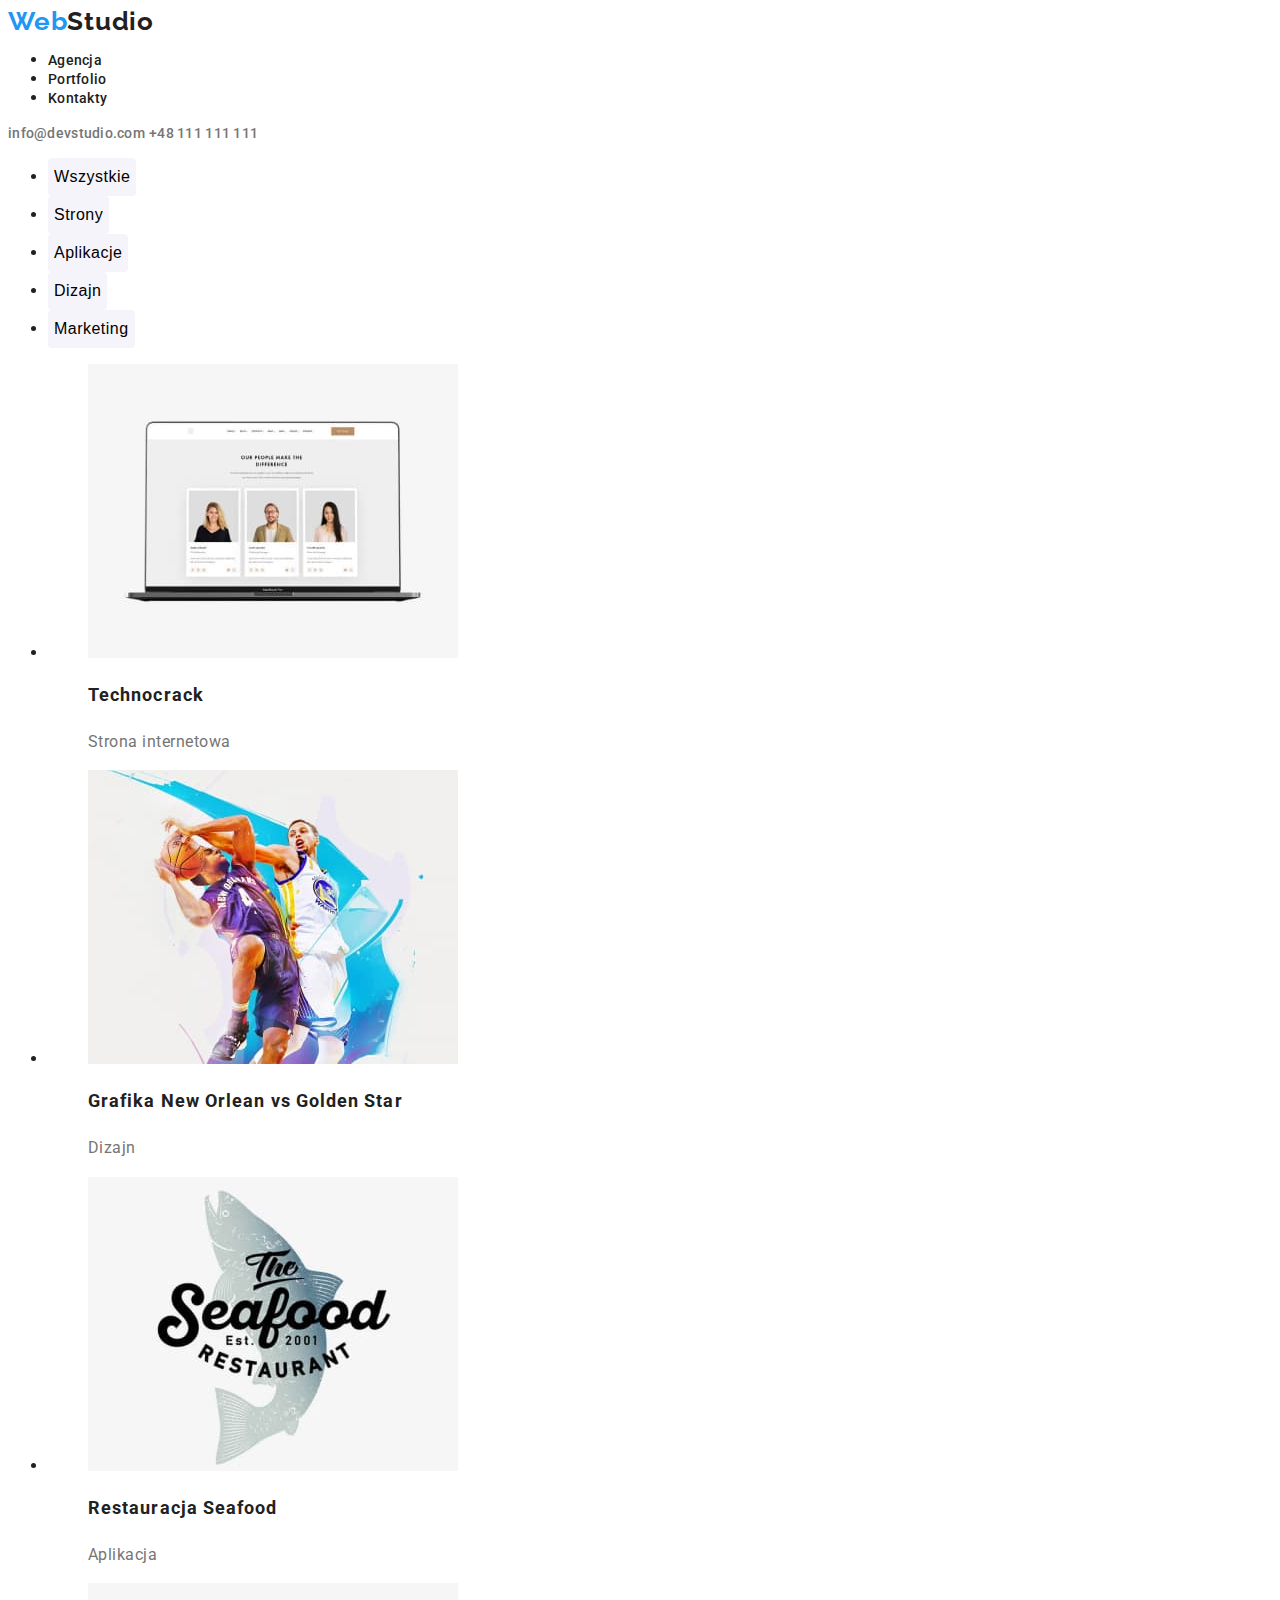
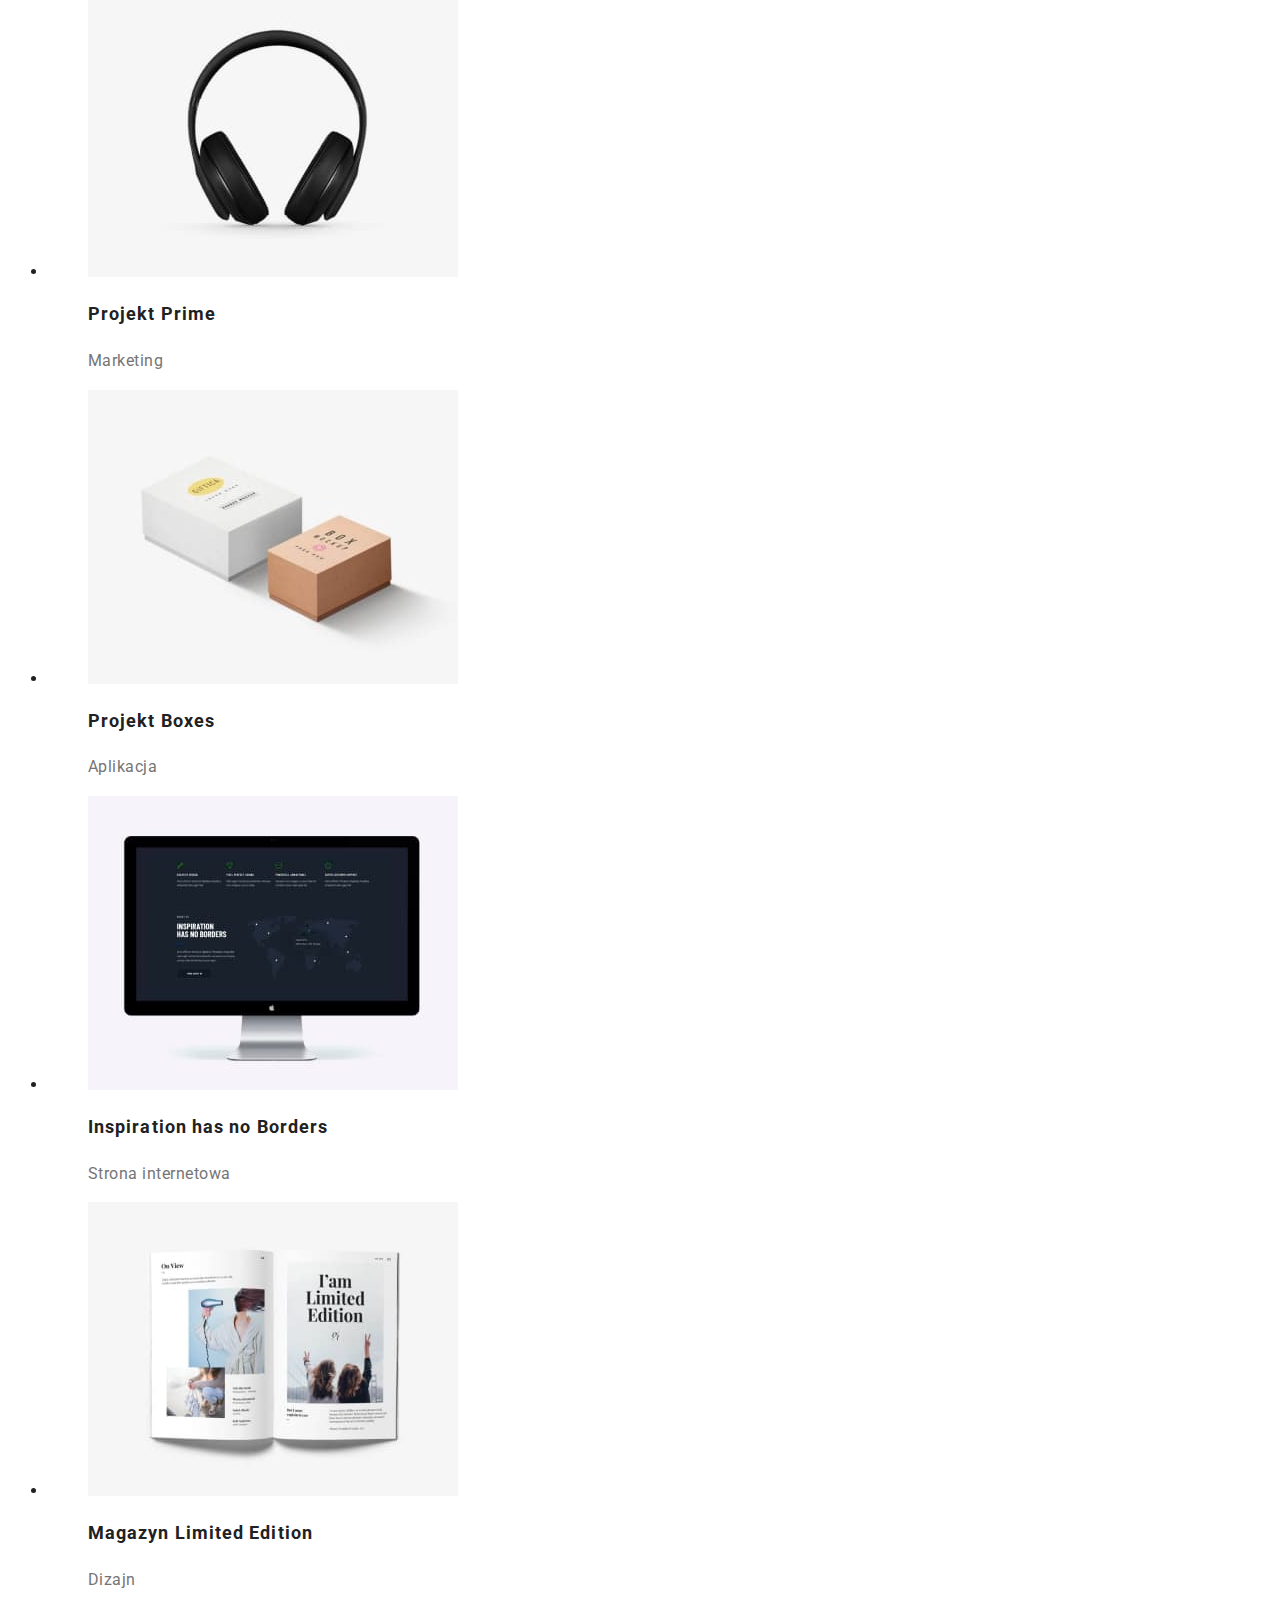
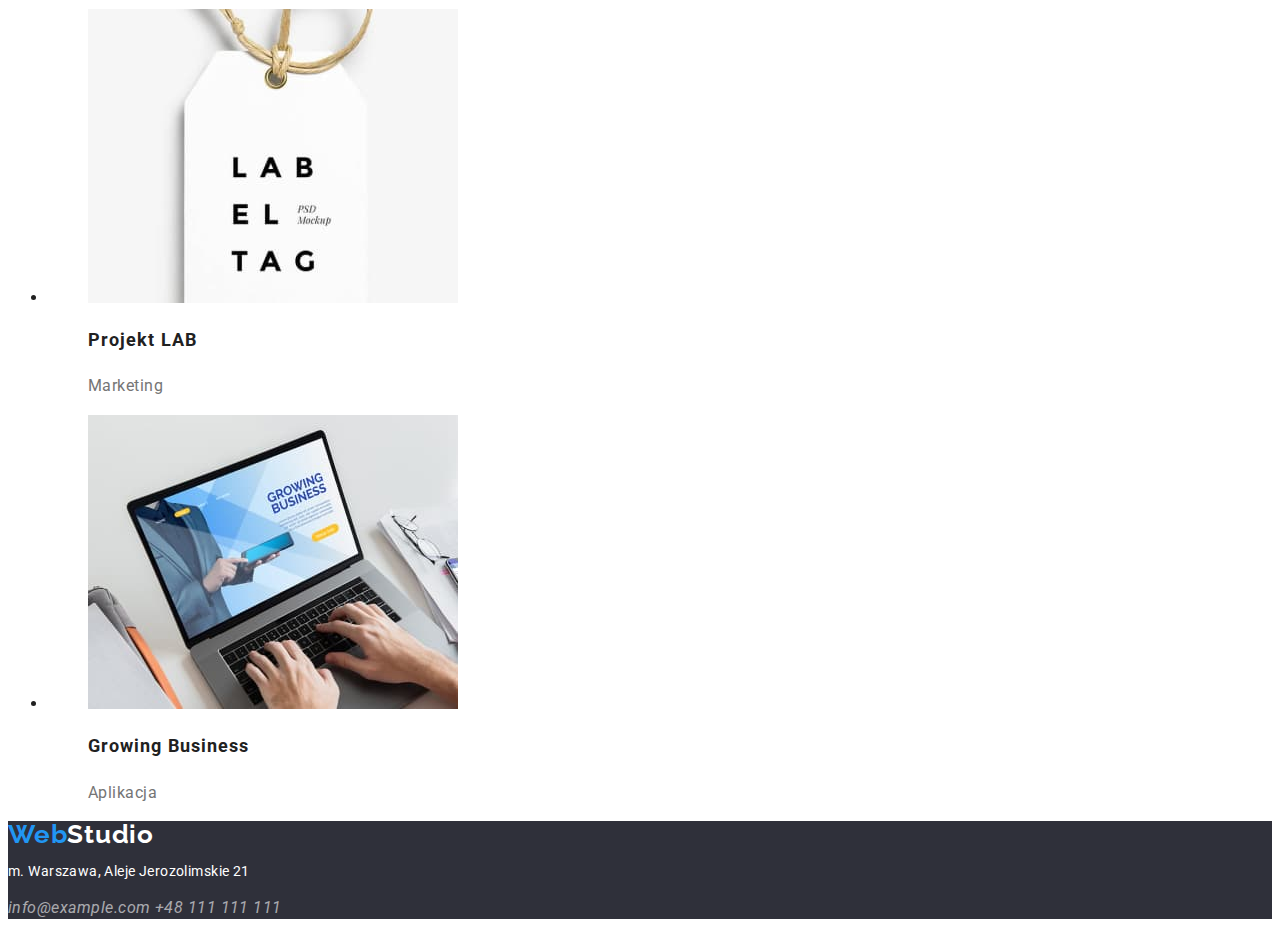
==== portfolio.html @ 1b66d793 "clone hw2" ====
<!DOCTYPE html>
<html lang="pl">
  <head>
    <meta charset="UTF-8" />
    <meta http-equiv="X-UA-Compatible" content="IE=edge" />
    <meta name="viewport" content="width=device-width, initial-scale=1.0" />
    <link rel="preconnect" href="https://fonts.googleapis.com" />
    <link rel="preconnect" href="https://fonts.gstatic.com" crossorigin />
    <link
      href="https://fonts.googleapis.com/css2?family=Raleway:wght@700&family=Roboto:wght@400;500;700;900&display=swap"
      rel="stylesheet"
    />
    <link rel="stylesheet" href="./css/styles.css" />
    <title>Portfolio</title>
  </head>

  <body>
    <header>
      <!-- Logo of Main Page -->
      <a class="page-logo" href="./"><span class="page-logo-web">Web</span>Studio</a>
      <!-- Main navi of page -->
      <nav>
        <ul>
          <li><a class="nav-buttons" href="./">Agencja</a></li>
          <li><a class="nav-buttons" href="./portfolio.html">Portfolio</a></li>
          <li><a class="nav-buttons" href="#">Kontakty</a></li>
        </ul>
      </nav>
      <!-- E-Mail -->
      <a class="header-contact" href="mailto:info@devstudio.com">info@devstudio.com</a>
      <!-- Phone number -->
      <a class="header-contact" href="tel:+48111111111">+48 111 111 111</a>
    </header>

    <main>
      <!-- Filter buttons -->
      <ul>
        <li><button class="filter-portfolio" type="button">Wszystkie</button></li>
        <li><button class="filter-portfolio" type="button">Strony</button></li>
        <li><button class="filter-portfolio" type="button">Aplikacje</button></li>
        <li><button class="filter-portfolio" type="button">Dizajn</button></li>
        <li><button class="filter-portfolio" type="button">Marketing</button></li>
      </ul>

      <!-- Pictures of category-->
      <ul>
        <li>
          <figure>
            <img
              src="./images/porfolio/technocrack.jpg"
              alt="Strona internetowa Technocrack"
              width="370"
              height="294"
            />
            <figcaption>
              <h3 class="name-of-project">Technocrack</h3>
              <p class="kind-of-project">Strona internetowa</p>
            </figcaption>
          </figure>
        </li>
        <li>
          <figure>
            <img
              src="./images/porfolio/new_orlean_vs_golden_star.jpg"
              alt="Zawodnicy zespołów New Orlean oraz Golden Star rywalizują o piłkę"
              width="370"
              height="294"
            />
            <figcaption>
              <h3 class="name-of-project">Grafika New Orlean vs Golden Star</h3>
              <p class="kind-of-project">Dizajn</p>
            </figcaption>
          </figure>
        </li>
        <li>
          <figure>
            <img
              src="./images/porfolio/reastaurant_seafood.jpg"
              alt="Logo restauracji Seafood"
              width="370"
              height="294"
            />
            <figcaption>
              <h3 class="name-of-project">Restauracja Seafood</h3>
              <p class="kind-of-project">Aplikacja</p>
            </figcaption>
          </figure>
        </li>
        <li>
          <figure>
            <img
              src="./images/porfolio/project_prime.jpg"
              alt="Słuchawki komputerowe"
              width="370"
              height="294"
            />
            <figcaption>
              <h3 class="name-of-project">Projekt Prime</h3>
              <p class="kind-of-project">Marketing</p>
            </figcaption>
          </figure>
        </li>
        <li>
          <figure>
            <img
              src="./images/porfolio/project_boxes.jpg"
              alt="Dwa pudełka leżące obok siebie"
              width="370"
              height="294"
            />
            <figcaption>
              <h3 class="name-of-project">Projekt Boxes</h3>
              <p class="kind-of-project">Aplikacja</p>
            </figcaption>
          </figure>
        </li>
        <li>
          <figure>
            <img
              src="./images/porfolio/inspiration_has_no_borders.jpg"
              alt="Ekran monitora z wyświetlaną stroną internetową Inspiration has no Borders"
              width="370"
              height="294"
            />
            <figcaption>
              <h3 class="name-of-project">Inspiration has no Borders</h3>
              <p class="kind-of-project">Strona internetowa</p>
            </figcaption>
          </figure>
        </li>
        <li>
          <figure>
            <img
              src="./images/porfolio/magazine_limited_edition.jpg"
              alt="Książka przestawiająca magazyn Limited Edition"
              width="370"
              height="294"
            />
            <figcaption>
              <h3 class="name-of-project">Magazyn Limited Edition</h3>
              <p class="kind-of-project">Dizajn</p>
            </figcaption>
          </figure>
        </li>
        <li>
          <figure>
            <img
              src="./images/porfolio/project_lab.jpg"
              alt="Zawieszka Label"
              width="370"
              height="294"
            />
            <figcaption>
              <h3 class="name-of-project">Projekt LAB</h3>
              <p class="kind-of-project">Marketing</p>
            </figcaption>
          </figure>
        </li>
        <li>
          <figure>
            <img
              src="./images/porfolio/growing_business.jpg"
              alt="Laptop na którym otwarta jest aplikacja Growing Business"
              width="370"
              height="294"
            />
            <figcaption>
              <h3 class="name-of-project">Growing Business</h3>
              <p class="kind-of-project">Aplikacja</p>
            </figcaption>
          </figure>
        </li>
      </ul>
    </main>

    <footer class="page-footer">
      <!-- Logo of Main Page -->
      <a class="page-logo-footer" href="./"
        ><span class="page-logo-web">Web</span>Studio</a
      >
      <!--Our adress-->
      <address>
        <p class="address-street">m. Warszawa, Aleje Jerozolimskie 21</p>
        <a class="footer-contact" href="mailto:info@example.com">info@example.com</a>
        <a class="footer-contact" href="tel:+48111111111">+48 111 111 111</a>
      </address>
    </footer>
  </body>
</html>
---- css/styles.css ----
:root {
  --active-color: #2196f3;
  --active-color-text: #ffffff;
  --contact-color: #757575;
  --filter-background-color: #f5f4fa;
  --main-text-color: #212121;
  --background-color-of-crew: #F5F4FA;
  --background-color-of-footer: #2F303A;
  --color-of-contact-footer: rgba(255, 255, 255, 0.6);
}
body {
  font-family: 'Roboto', sans-serif;
  color: var(--main-text-color);

}


.filter-portfolio {
  border-style: none;
  background-color: var(--filter-background-color);
  height: 38px;
  border-radius: 4px;
  font-weight: 500;
  font-size: 16px;
  line-height: 139%;
  letter-spacing: 0.03em;
}

.filter-portfolio:hover,
.filter-portfolio:focus {
  background-color: var(--active-color);
  box-shadow: 0px 3px 1px rgba(0, 0, 0, 0.1), 0px 1px 2px rgba(0, 0, 0, 0.08),
    0px 2px 2px rgba(0, 0, 0, 0.12);
  color: var(--active-color-text);
  cursor: pointer;
}

.nav-buttons {
  text-decoration: none;
  font-weight: 500;
  font-size: 14px;
  line-height: 100%;
  color: var(--main-text-color);
  letter-spacing: 0.02em;

}

.nav-buttons:hover,
.nav-buttons:focus {
  color: var(--active-color);
}

.header-contact {
  color: var(--contact-color);
  text-decoration: none;
  font-weight: 500;
  font-size: 14px;
  line-height: 100%;
  letter-spacing: 0.02em;
}

.header-contact:hover,
.header-contact:focus {
  color: var(--active-color);
}

.footer-contact {
  color: var(--color-of-contact-footer);
  line-height: 146%;
  text-decoration: none;
  letter-spacing: 0.03em;
}

.footer-contact:hover,
.footer-contact:focus {
  color: var(--active-color);
}

.page-logo {
  font-family: 'Raleway';
  font-style: normal;
  font-weight: 700;
  font-size: 26px;
  line-height: 100%;
  text-decoration: none;
  color: var(--main-text-color);
  letter-spacing: 0.03em;
}
.page-logo-web {
  color: var(--active-color);
}
.address-street {
  font-size: 14px;
  font-style: normal;
  line-height: 146%;
  text-decoration: none;
  color: var(--active-color-text);
  letter-spacing: 0.03em;
}

.name-of-project {
  font-weight: 700;
  font-size: 18px;
  line-height: 171%;
  letter-spacing: 0.06em;

}
.kind-of-project {
  font-size: 16px;
  line-height: 160%;
  color: var(--contact-color);
  letter-spacing: 0.03em;
}
.effective-solution {
  font-weight: 900;
  font-size: 44px;
  line-height: 116%;
  letter-spacing: 0.06em;
  color: var(--active-color-text);
}
.order-button {
  background: #2196f3;
  box-shadow: 0px 4px 4px rgba(0, 0, 0, 0.15);
  border-radius: 4px;
  color: var(--active-color-text);
  border-style: none;
  width: 200px;
  height: 50px;
  font-size: 16px;
  font-weight: 700;
  cursor: pointer;
  letter-spacing: 0.06em;
}
.lorem-ipsum {
  font-weight: 700;
  line-height: 100%;
  font-size: 14px;
  letter-spacing: 0.03em;
}
.lorem-ipsum-paragraph {
    font-size: 14px;
    line-height: 171%;
    letter-spacing: 0.03em;
}
.header-of-section {
    font-weight: 700;
    font-size: 36px;
    line-height: 117%;
    letter-spacing: 0.03em;
}
.header-of-coworker{
    font-weight: 500;
    font-size: 16px;
    line-height: 119%;
    letter-spacing: 0.03em;
}
.position-of-coworker {
    font-size: 16px;
    line-height: 119%;
    color: var(--contact-color);
    letter-spacing: 0.03em;
}
.main-board {
    background-color: var(--background-color-of-footer);
}
.section-our-squad {
    background-color: var(--background-color-of-crew);
}
.page-footer {
    background-color: var(--background-color-of-footer);
}
.page-logo-footer {
  font-family: 'Raleway';
  font-style: normal;
  font-weight: 700;
  font-size: 26px;
  line-height: 100%;
  text-decoration: none;
  color: var(--active-color-text);
  letter-spacing: 0.03em;
}
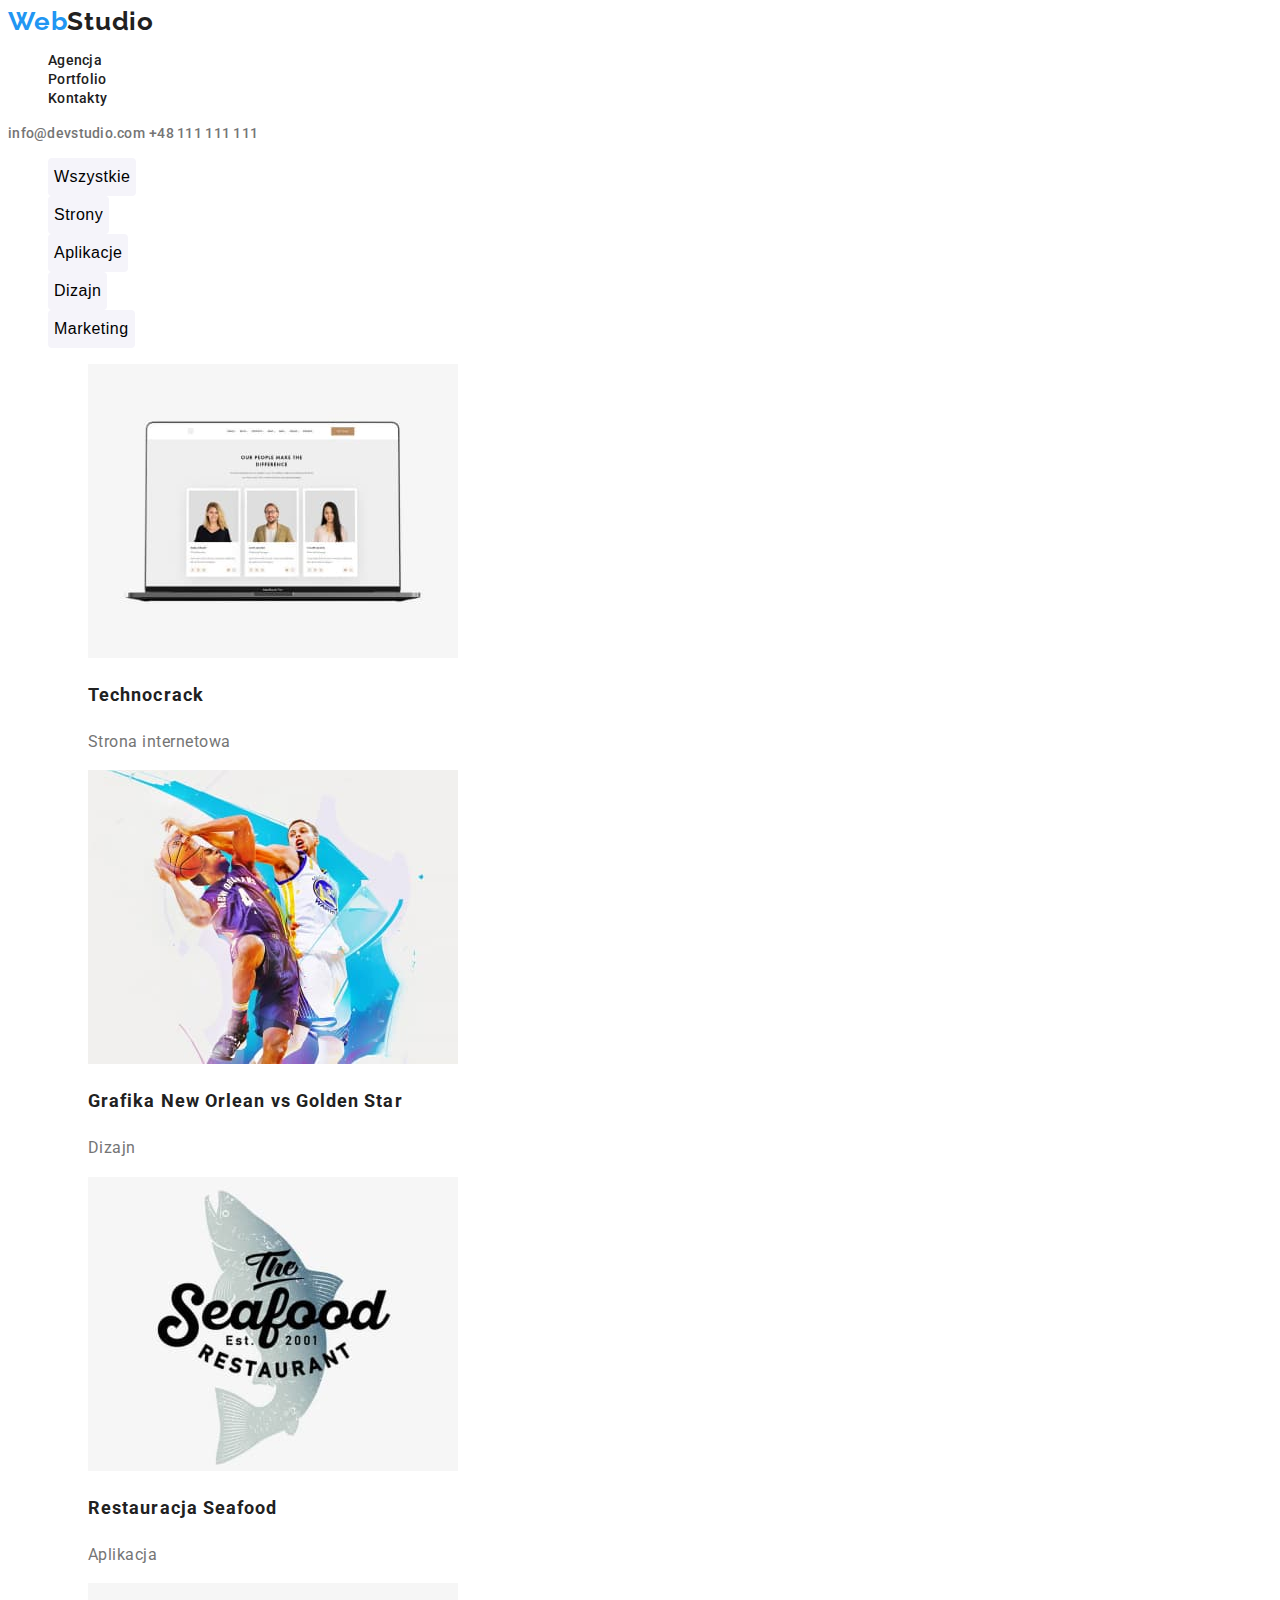
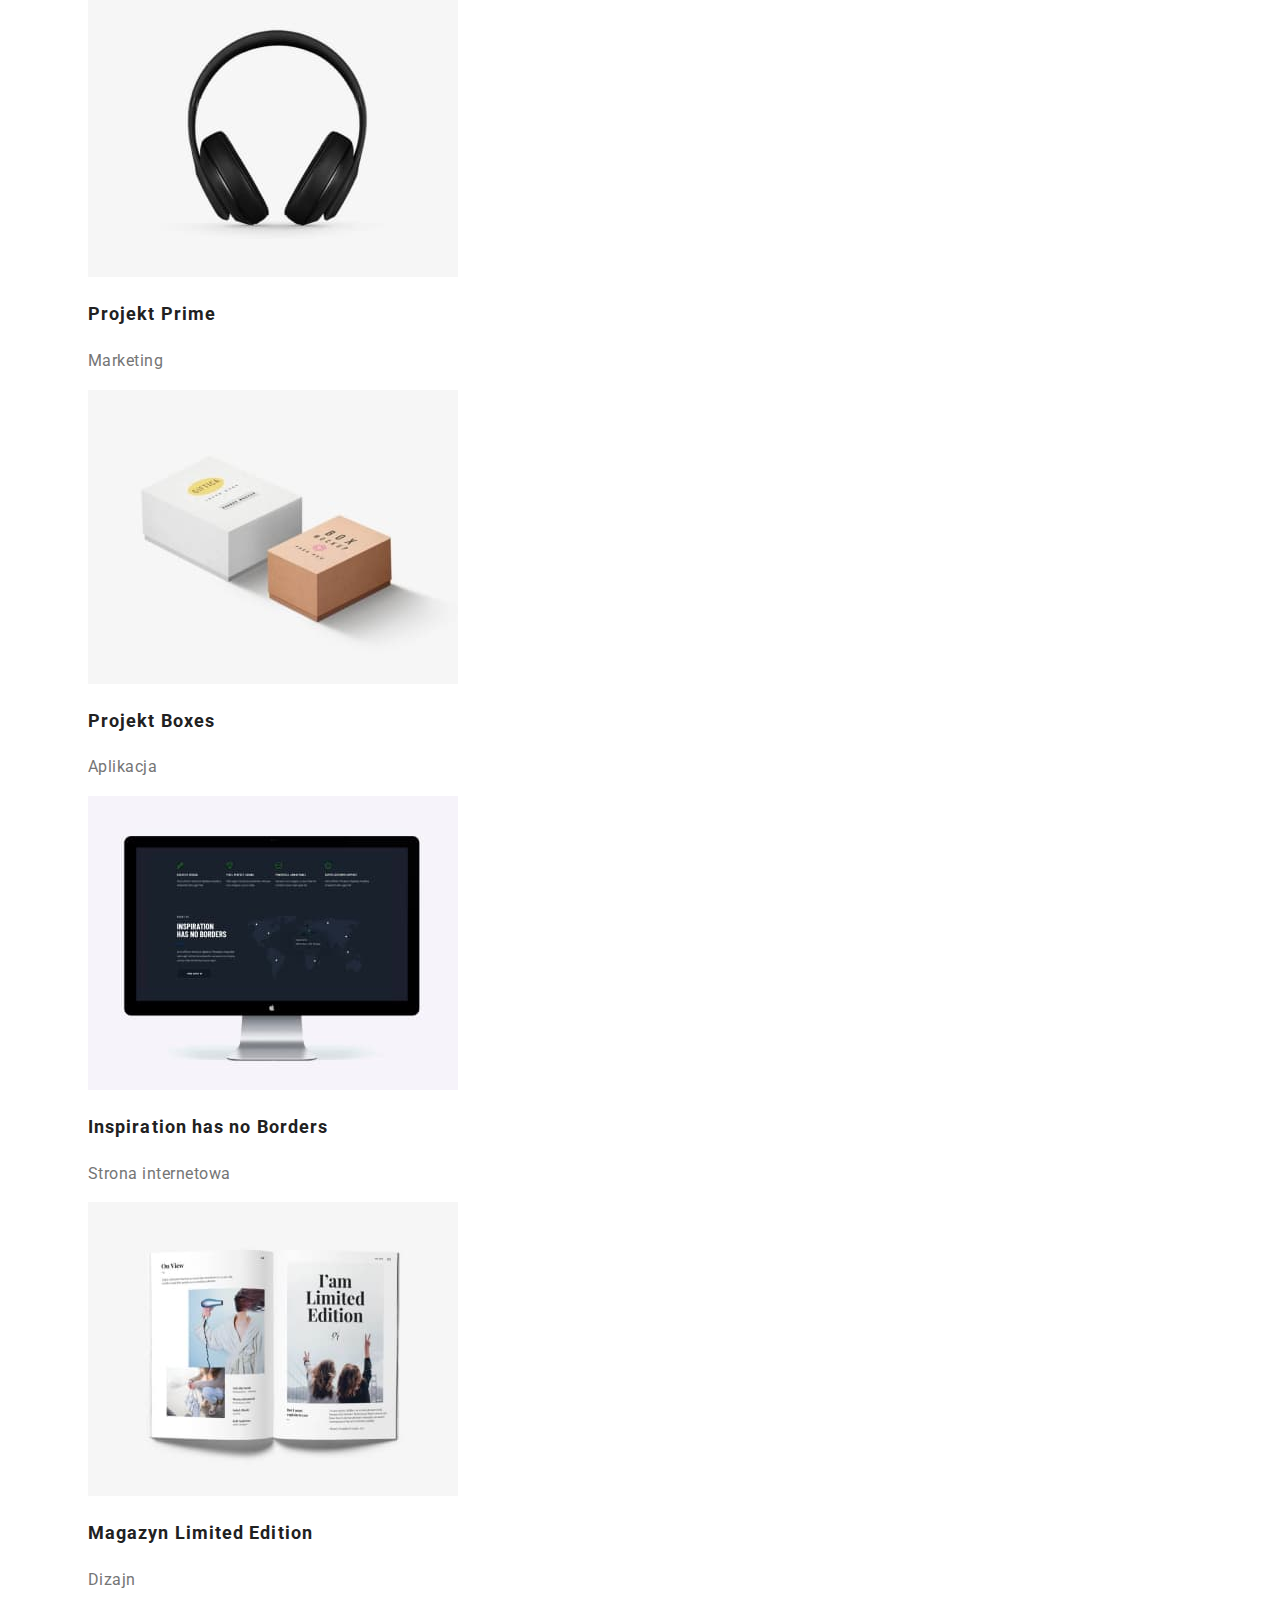
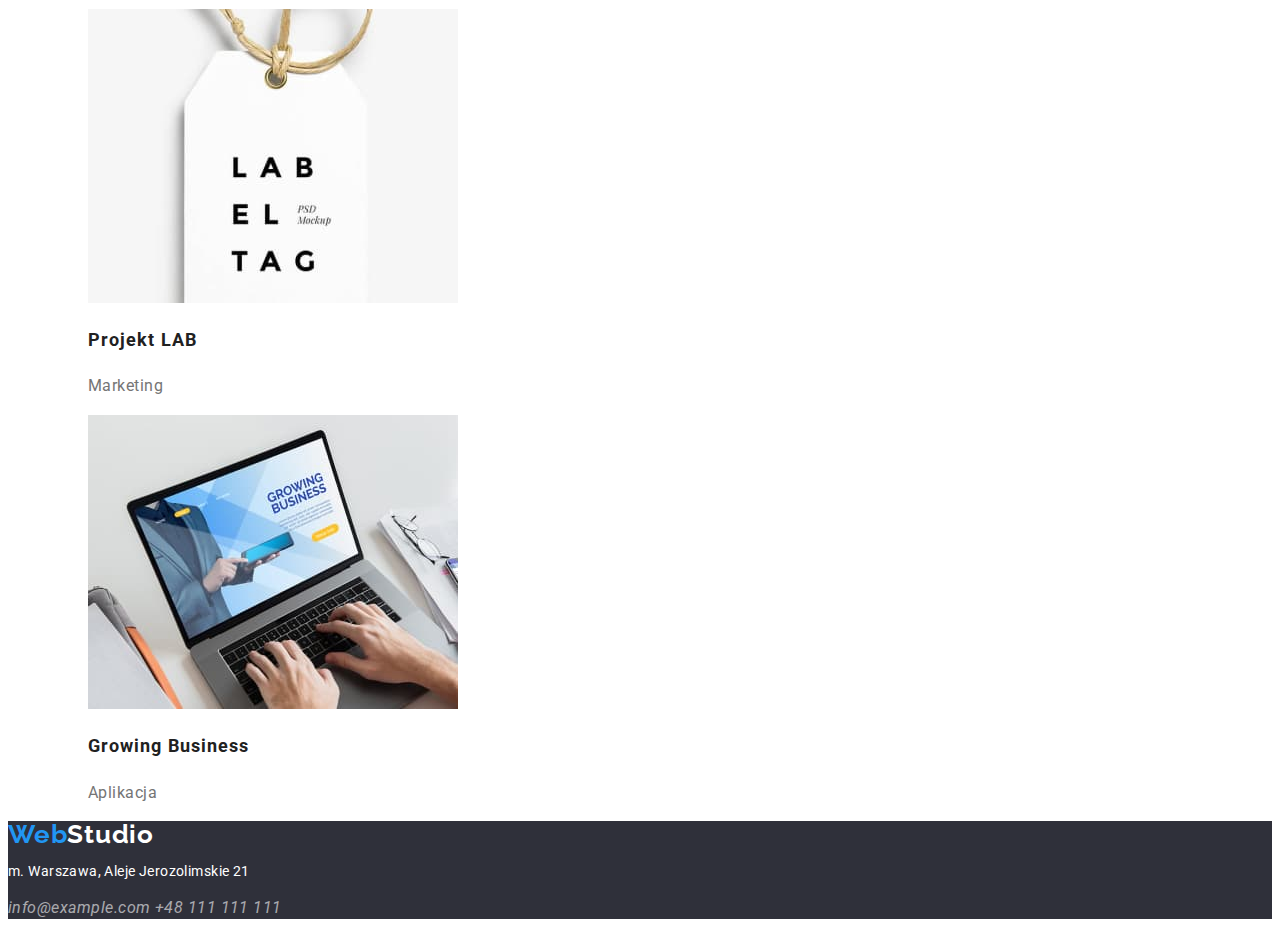
==== commit 84101281: "deleted dot's from list itmes" ====
--- a/portfolio.html
+++ b/portfolio.html
@@ -175,9 +175,7 @@
 
     <footer class="page-footer">
       <!-- Logo of Main Page -->
-      <a class="page-logo-footer" href="./"
-        ><span class="page-logo-web">Web</span>Studio</a
-      >
+      <a class="page-logo-footer" href="./"><span class="page-logo-web">Web</span>Studio</a>
       <!--Our adress-->
       <address>
         <p class="address-street">m. Warszawa, Aleje Jerozolimskie 21</p>
--- a/css/styles.css
+++ b/css/styles.css
@@ -4,16 +4,17 @@
   --contact-color: #757575;
   --filter-background-color: #f5f4fa;
   --main-text-color: #212121;
-  --background-color-of-crew: #F5F4FA;
-  --background-color-of-footer: #2F303A;
+  --background-color-of-crew: #f5f4fa;
+  --background-color-of-footer: #2f303a;
   --color-of-contact-footer: rgba(255, 255, 255, 0.6);
 }
 body {
   font-family: 'Roboto', sans-serif;
   color: var(--main-text-color);
-
 }
-
+ul {
+  list-style: none;
+}
 
 .filter-portfolio {
   border-style: none;
@@ -42,7 +43,6 @@
   line-height: 100%;
   color: var(--main-text-color);
   letter-spacing: 0.02em;
-
 }
 
 .nav-buttons:hover,
@@ -103,7 +103,6 @@
   font-size: 18px;
   line-height: 171%;
   letter-spacing: 0.06em;
-
 }
 .kind-of-project {
   font-size: 16px;
@@ -138,36 +137,36 @@
   letter-spacing: 0.03em;
 }
 .lorem-ipsum-paragraph {
-    font-size: 14px;
-    line-height: 171%;
-    letter-spacing: 0.03em;
+  font-size: 14px;
+  line-height: 171%;
+  letter-spacing: 0.03em;
 }
 .header-of-section {
-    font-weight: 700;
-    font-size: 36px;
-    line-height: 117%;
-    letter-spacing: 0.03em;
+  font-weight: 700;
+  font-size: 36px;
+  line-height: 117%;
+  letter-spacing: 0.03em;
 }
-.header-of-coworker{
-    font-weight: 500;
-    font-size: 16px;
-    line-height: 119%;
-    letter-spacing: 0.03em;
+.header-of-coworker {
+  font-weight: 500;
+  font-size: 16px;
+  line-height: 119%;
+  letter-spacing: 0.03em;
 }
 .position-of-coworker {
-    font-size: 16px;
-    line-height: 119%;
-    color: var(--contact-color);
-    letter-spacing: 0.03em;
+  font-size: 16px;
+  line-height: 119%;
+  color: var(--contact-color);
+  letter-spacing: 0.03em;
 }
 .main-board {
-    background-color: var(--background-color-of-footer);
+  background-color: var(--background-color-of-footer);
 }
 .section-our-squad {
-    background-color: var(--background-color-of-crew);
+  background-color: var(--background-color-of-crew);
 }
 .page-footer {
-    background-color: var(--background-color-of-footer);
+  background-color: var(--background-color-of-footer);
 }
 .page-logo-footer {
   font-family: 'Raleway';
@@ -178,4 +177,4 @@
   text-decoration: none;
   color: var(--active-color-text);
   letter-spacing: 0.03em;
-}+}
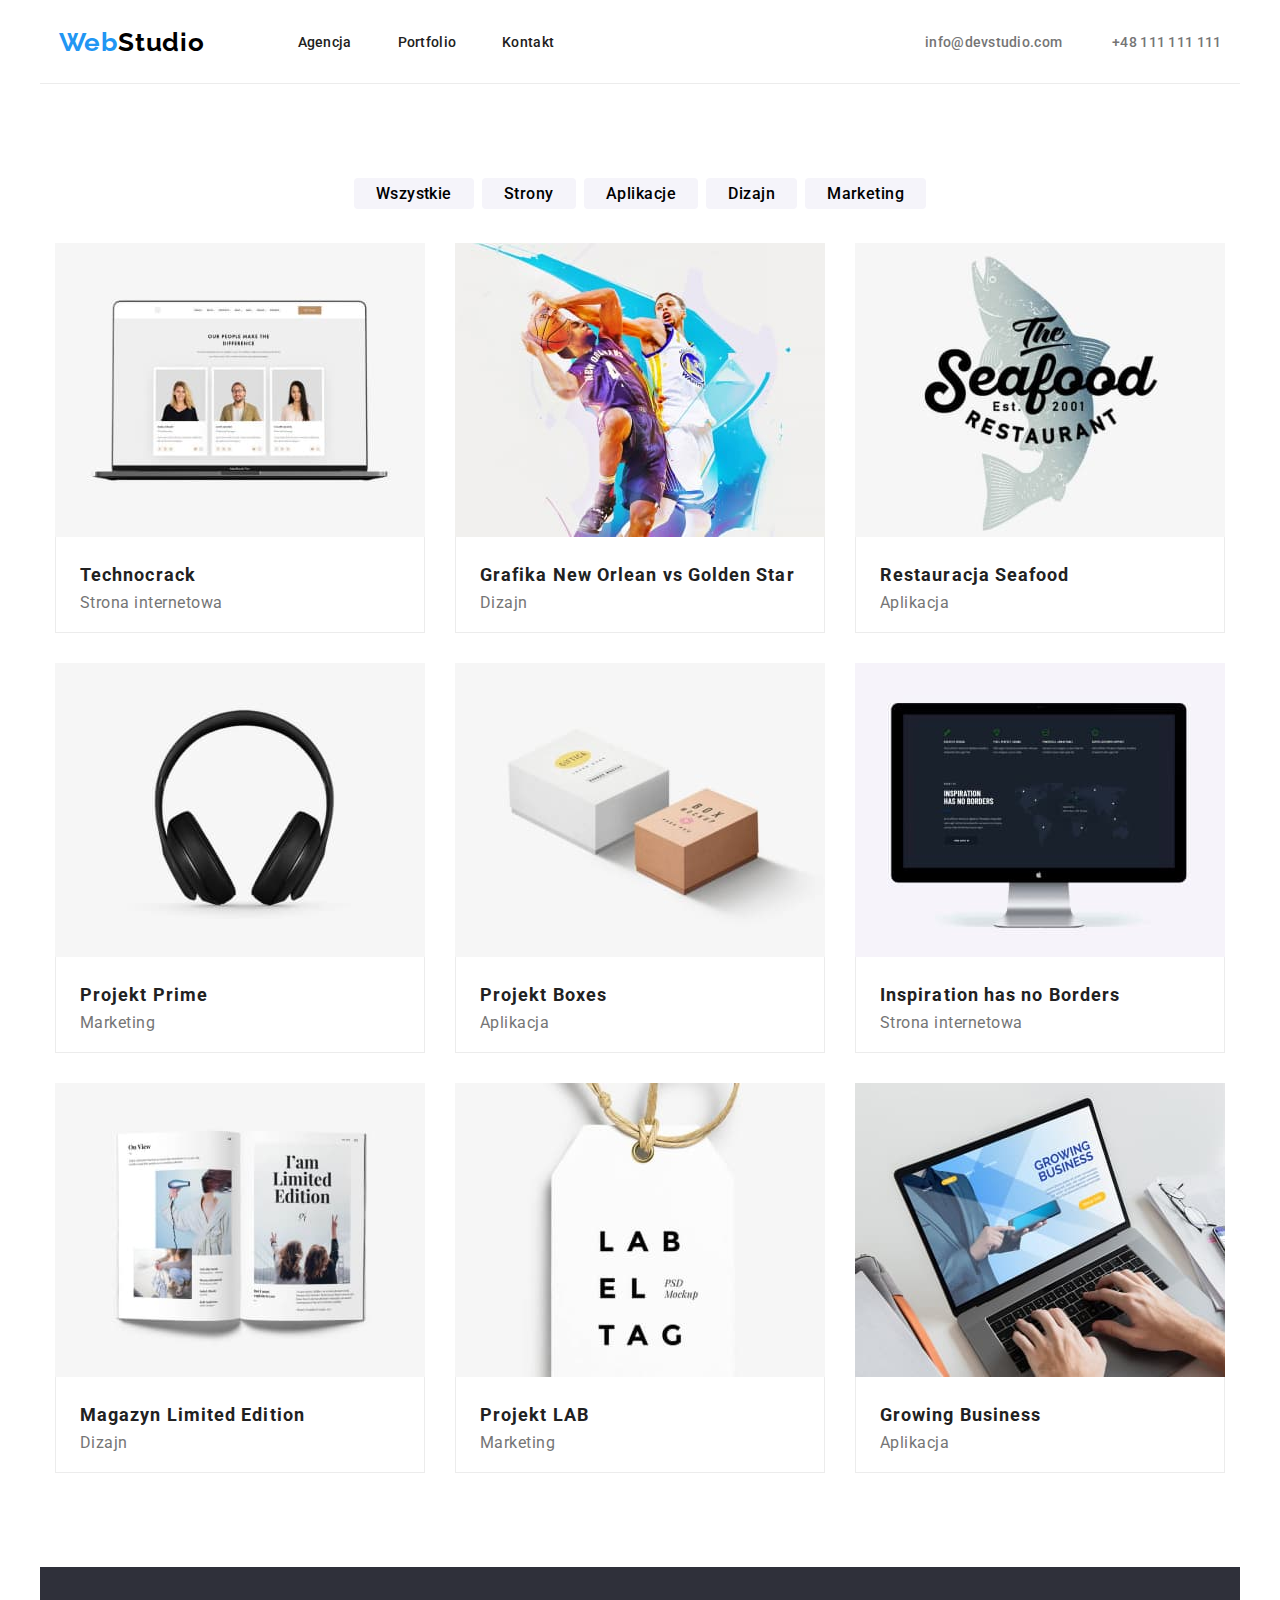
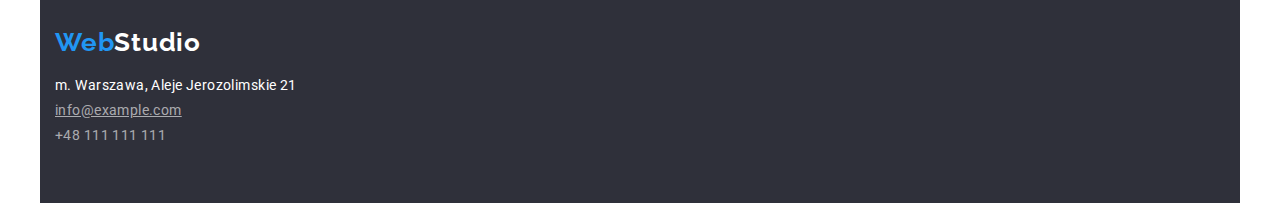
==== commit 43c2c433: "rework whole excersise" ====
--- a/portfolio.html
+++ b/portfolio.html
@@ -4,6 +4,7 @@
     <meta charset="UTF-8" />
     <meta http-equiv="X-UA-Compatible" content="IE=edge" />
     <meta name="viewport" content="width=device-width, initial-scale=1.0" />
+    <title>Portfolio</title>
     <link rel="preconnect" href="https://fonts.googleapis.com" />
     <link rel="preconnect" href="https://fonts.gstatic.com" crossorigin />
     <link
@@ -11,176 +12,165 @@
       rel="stylesheet"
     />
     <link rel="stylesheet" href="./css/styles.css" />
-    <title>Portfolio</title>
   </head>
-
   <body>
+    <!-- MAIN MENU -->
     <header>
-      <!-- Logo of Main Page -->
-      <a class="page-logo" href="./"><span class="page-logo-web">Web</span>Studio</a>
-      <!-- Main navi of page -->
-      <nav>
+      <a href="./index.html" class="logo">Web<span>Studio</span></a>
+      <nav class="navigation">
         <ul>
-          <li><a class="nav-buttons" href="./">Agencja</a></li>
-          <li><a class="nav-buttons" href="./portfolio.html">Portfolio</a></li>
-          <li><a class="nav-buttons" href="#">Kontakty</a></li>
+          <li><a href="./index.html">Agencja</a></li>
+          <li><a href="./portfolio.html">Portfolio</a></li>
+          <li><a href="">Kontakt</a></li>
         </ul>
       </nav>
-      <!-- E-Mail -->
-      <a class="header-contact" href="mailto:info@devstudio.com">info@devstudio.com</a>
-      <!-- Phone number -->
-      <a class="header-contact" href="tel:+48111111111">+48 111 111 111</a>
+      <ul class="contact">
+        <li><a href="mailto:info@devstudio.com">info@devstudio.com</a></li>
+        <li><a href="tel:+48111111111">+48 111 111 111</a></li>
+      </ul>
     </header>
 
     <main>
-      <!-- Filter buttons -->
-      <ul>
-        <li><button class="filter-portfolio" type="button">Wszystkie</button></li>
-        <li><button class="filter-portfolio" type="button">Strony</button></li>
-        <li><button class="filter-portfolio" type="button">Aplikacje</button></li>
-        <li><button class="filter-portfolio" type="button">Dizajn</button></li>
-        <li><button class="filter-portfolio" type="button">Marketing</button></li>
-      </ul>
-
-      <!-- Pictures of category-->
-      <ul>
-        <li>
-          <figure>
-            <img
-              src="./images/porfolio/technocrack.jpg"
-              alt="Strona internetowa Technocrack"
-              width="370"
-              height="294"
-            />
-            <figcaption>
-              <h3 class="name-of-project">Technocrack</h3>
-              <p class="kind-of-project">Strona internetowa</p>
-            </figcaption>
-          </figure>
-        </li>
-        <li>
-          <figure>
-            <img
-              src="./images/porfolio/new_orlean_vs_golden_star.jpg"
-              alt="Zawodnicy zespołów New Orlean oraz Golden Star rywalizują o piłkę"
-              width="370"
-              height="294"
-            />
-            <figcaption>
-              <h3 class="name-of-project">Grafika New Orlean vs Golden Star</h3>
-              <p class="kind-of-project">Dizajn</p>
-            </figcaption>
-          </figure>
-        </li>
-        <li>
-          <figure>
-            <img
-              src="./images/porfolio/reastaurant_seafood.jpg"
-              alt="Logo restauracji Seafood"
-              width="370"
-              height="294"
-            />
-            <figcaption>
-              <h3 class="name-of-project">Restauracja Seafood</h3>
-              <p class="kind-of-project">Aplikacja</p>
-            </figcaption>
-          </figure>
-        </li>
-        <li>
-          <figure>
-            <img
-              src="./images/porfolio/project_prime.jpg"
-              alt="Słuchawki komputerowe"
-              width="370"
-              height="294"
-            />
-            <figcaption>
-              <h3 class="name-of-project">Projekt Prime</h3>
-              <p class="kind-of-project">Marketing</p>
-            </figcaption>
-          </figure>
-        </li>
-        <li>
-          <figure>
-            <img
-              src="./images/porfolio/project_boxes.jpg"
-              alt="Dwa pudełka leżące obok siebie"
-              width="370"
-              height="294"
-            />
-            <figcaption>
-              <h3 class="name-of-project">Projekt Boxes</h3>
-              <p class="kind-of-project">Aplikacja</p>
-            </figcaption>
-          </figure>
-        </li>
-        <li>
-          <figure>
-            <img
-              src="./images/porfolio/inspiration_has_no_borders.jpg"
-              alt="Ekran monitora z wyświetlaną stroną internetową Inspiration has no Borders"
-              width="370"
-              height="294"
-            />
-            <figcaption>
-              <h3 class="name-of-project">Inspiration has no Borders</h3>
-              <p class="kind-of-project">Strona internetowa</p>
-            </figcaption>
-          </figure>
-        </li>
-        <li>
-          <figure>
-            <img
-              src="./images/porfolio/magazine_limited_edition.jpg"
-              alt="Książka przestawiająca magazyn Limited Edition"
-              width="370"
-              height="294"
-            />
-            <figcaption>
-              <h3 class="name-of-project">Magazyn Limited Edition</h3>
-              <p class="kind-of-project">Dizajn</p>
-            </figcaption>
-          </figure>
-        </li>
-        <li>
-          <figure>
-            <img
-              src="./images/porfolio/project_lab.jpg"
-              alt="Zawieszka Label"
-              width="370"
-              height="294"
-            />
-            <figcaption>
-              <h3 class="name-of-project">Projekt LAB</h3>
-              <p class="kind-of-project">Marketing</p>
-            </figcaption>
-          </figure>
-        </li>
-        <li>
-          <figure>
-            <img
-              src="./images/porfolio/growing_business.jpg"
-              alt="Laptop na którym otwarta jest aplikacja Growing Business"
-              width="370"
-              height="294"
-            />
-            <figcaption>
-              <h3 class="name-of-project">Growing Business</h3>
-              <p class="kind-of-project">Aplikacja</p>
-            </figcaption>
-          </figure>
-        </li>
-      </ul>
+      <!-- FILTERS -->
+      <div class="filters">
+        <ul>
+          <li><button type="button">Wszystkie</button></li>
+          <li><button type="button">Strony</button></li>
+          <li><button type="button">Aplikacje</button></li>
+          <li><button type="button">Dizajn</button></li>
+          <li><button type="button">Marketing</button></li>
+        </ul>
+      </div>
+      <!-- PROJECTS -->
+      <div class="projects">
+        <ul>
+          <li>
+            <figure>
+              <img src="./images/porfolio/technocrack.jpg" alt="project" width="370" height="294" />
+              <figcaption>
+                <h3>Technocrack</h3>
+                <p>Strona internetowa</p>
+              </figcaption>
+            </figure>
+          </li>
+          <li>
+            <figure>
+              <img
+                src="./images/porfolio/new_orlean_vs_golden_star.jpg"
+                alt="project"
+                width="370"
+                height="294"
+              />
+              <figcaption>
+                <h3>Grafika New Orlean vs Golden Star</h3>
+                <p>Dizajn</p>
+              </figcaption>
+            </figure>
+          </li>
+          <li>
+            <figure>
+              <img
+                src="./images/porfolio/reastaurant_seafood.jpg"
+                alt="project"
+                width="370"
+                height="294"
+              />
+              <figcaption>
+                <h3>Restauracja Seafood</h3>
+                <p>Aplikacja</p>
+              </figcaption>
+            </figure>
+          </li>
+          <li>
+            <figure>
+              <img
+                src="./images/porfolio/project_prime.jpg"
+                alt="project"
+                width="370"
+                height="294"
+              />
+              <figcaption>
+                <h3>Projekt Prime</h3>
+                <p>Marketing</p>
+              </figcaption>
+            </figure>
+          </li>
+          <li>
+            <figure>
+              <img
+                src="./images/porfolio/project_boxes.jpg"
+                alt="project"
+                width="370"
+                height="294"
+              />
+              <figcaption>
+                <h3>Projekt Boxes</h3>
+                <p>Aplikacja</p>
+              </figcaption>
+            </figure>
+          </li>
+          <li>
+            <figure>
+              <img
+                src="./images/porfolio/inspiration_has_no_borders.jpg"
+                alt="project"
+                width="370"
+                height="294"
+              />
+              <figcaption>
+                <h3>Inspiration has no Borders</h3>
+                <p>Strona internetowa</p>
+              </figcaption>
+            </figure>
+          </li>
+          <li>
+            <figure>
+              <img
+                src="./images/porfolio/magazine_limited_edition.jpg"
+                alt="project"
+                width="370"
+                height="294"
+              />
+              <figcaption>
+                <h3>Magazyn Limited Edition</h3>
+                <p>Dizajn</p>
+              </figcaption>
+            </figure>
+          </li>
+          <li>
+            <figure>
+              <img src="./images/porfolio/project_lab.jpg" alt="project" width="370" height="294" />
+              <figcaption>
+                <h3>Projekt LAB</h3>
+                <p>Marketing</p>
+              </figcaption>
+            </figure>
+          </li>
+          <li>
+            <figure>
+              <img
+                src="./images/porfolio/growing_business.jpg"
+                alt="project"
+                width="370"
+                height="294"
+              />
+              <figcaption>
+                <h3>Growing Business</h3>
+                <p>Aplikacja</p>
+              </figcaption>
+            </figure>
+          </li>
+        </ul>
+      </div>
     </main>
 
-    <footer class="page-footer">
-      <!-- Logo of Main Page -->
-      <a class="page-logo-footer" href="./"><span class="page-logo-web">Web</span>Studio</a>
-      <!--Our adress-->
+    <!-- FOOTER-->
+    <footer class="footer">
+      <a href="./index.html" class="logo">Web<span>Studio</span></a>
       <address>
-        <p class="address-street">m. Warszawa, Aleje Jerozolimskie 21</p>
-        <a class="footer-contact" href="mailto:info@example.com">info@example.com</a>
-        <a class="footer-contact" href="tel:+48111111111">+48 111 111 111</a>
+        <p>m. Warszawa, Aleje Jerozolimskie 21</p>
+        <a href="mailto:info@example.com">info@example.com</a>
+        <a href="tel:+48111111111">+48 111 111 111</a>
       </address>
     </footer>
   </body>
--- a/css/styles.css
+++ b/css/styles.css
@@ -1,180 +1,364 @@
+/* Rooted colours */
 :root {
-  --active-color: #2196f3;
-  --active-color-text: #ffffff;
-  --contact-color: #757575;
-  --filter-background-color: #f5f4fa;
   --main-text-color: #212121;
-  --background-color-of-crew: #f5f4fa;
-  --background-color-of-footer: #2f303a;
-  --color-of-contact-footer: rgba(255, 255, 255, 0.6);
-}
+  --main-hover-color: #2196f3;
+  --main-grey-color: #757575;
+  --main-white-color: #ffffff;
+  --background-color-of-solution: #2f303a;
+  --main-logo-color: #000000;
+  --background-color-of-squad: #f5f4fa;
+  --footer-contact-text: rgba(255, 255, 255, 0.6);
+}
+/* Global styles */
 body {
   font-family: 'Roboto', sans-serif;
   color: var(--main-text-color);
+  width: 100%;
+  max-width: 1200px;
+  margin: 0 auto;
+}
+img {
+  display: block;
+}
+button {
+  cursor: pointer;
+}
+* {
+  margin: 0;
+  padding: 0;
 }
 ul {
   list-style: none;
 }
-
-.filter-portfolio {
-  border-style: none;
-  background-color: var(--filter-background-color);
-  height: 38px;
+/* Logo */
+.logo {
+  font-family: 'Raleway';
+  font-style: normal;
+  font-weight: 700;
+  font-size: 26px;
+  line-height: 1,19;
+  /* identical to box height */
+  letter-spacing: 0.03em;
+  color: var(--main-hover-color);
+  text-decoration: none;
+  margin-right: 93px;
+}
+
+.logo > span {
+  color: var(--main-logo-color);
+}
+.navigation {
+  padding-top: 32px;
+  padding-bottom: 32px;
+}
+
+.navigation > ul > li > a {
+  font-family: 'Roboto';
+  font-style: normal;
+  font-weight: 500;
+  font-size: 14px;
+  line-height: 1,14;
+  letter-spacing: 0.02em;
+  color: var(--main-text-color);
+  text-decoration: none;
+}
+
+.navigation > ul > li > a:hover,
+.navigation > ul > li > a:focus {
+  color: var(--main-hover-color);
+}
+
+.contact > li > a {
+  font-family: 'Roboto';
+  font-style: normal;
+  font-weight: 500;
+  font-size: 14px;
+  line-height: 1,14;
+  letter-spacing: 0.02em;
+  text-decoration: none;
+  color: var(--main-grey-color);
+}
+
+.contact > li > a:hover,
+.contact > li > a:focus {
+  color: var(--main-hover-color);
+}
+
+header {
+  display: flex;
+  align-items: center;
+  justify-content: center;
+  border-bottom: 1px solid rgba(236, 236, 236, 1);
+}
+
+header > .navigation > ul {
+  display: flex;
+  gap: 46px;
+}
+
+.contact {
+  display: flex;
+  gap: 50px;
+  margin-left: 371px;
+}
+
+.solution {
+  background-color: var(--background-color-of-solution);
+  color: var(--main-white-color);
+  display: flex;
+  flex-direction: column;
+  align-items: center;
+}
+.solution > h1 {
+  font-family: 'Roboto';
+  font-style: normal;
+  font-weight: 900;
+  font-size: 44px;
+  line-height: 1,36;
+  /* or 136% */
+
+  text-align: center;
+  letter-spacing: 0.06em;
+  text-transform: uppercase;
+  width: 696px;
+  margin-top: 200px;
+  margin-bottom: 30px;
+}
+
+.solution > button {
+  color: var(--main-white-color);
+  background-color: var(--main-hover-color);
+  border: none;
   border-radius: 4px;
+  box-shadow: 0px 4px 4px rgba(0, 0, 0, 0.15);
+  width: 200px;
+  height: 50px;
+  margin-bottom: 200px;
+  font-family: 'Roboto';
+  font-style: normal;
+  font-weight: 700;
+  font-size: 16px;
+  line-height: 1,88;
+  /* identical to box height, or 188% */
+  letter-spacing: 0.06em;
+}
+.adventages > ul {
+  display: flex;
+  gap: 30px;
+  padding-top: 94px;
+  padding-bottom: 94px;
+  align-items: center;
+  justify-content: center;
+}
+.adventages > ul > li > h3 {
+  font-family: 'Roboto';
+  font-style: normal;
+  font-weight: 700;
+  font-size: 14px;
+  line-height: 1,14;
+  letter-spacing: 0.03em;
+  text-transform: uppercase;
+  color: var(--main-text-color);
+}
+
+.adventages > ul > li > p {
+  font-family: 'Roboto';
+  font-style: normal;
+  font-weight: 400;
+  font-size: 14px;
+  line-height: 1,71;
+  /* or 171% */
+
+  letter-spacing: 0.03em;
+
+  color: var(--main-grey-color);
+}
+.our-job > h2 {
+  font-family: 'Roboto';
+  font-style: normal;
+  font-weight: 700;
+  font-size: 36px;
+  line-height: 1,17;
+  text-align: center;
+  letter-spacing: 0.03em;
+  color: var(--main-text-color);
+  padding-bottom: 50px;
+}
+
+.our-job > ul {
+  display: flex;
+  justify-content: space-around;
+}
+.our-job {
+  padding-bottom: 94px;
+}
+
+.our-squad {
+  background-color: var(--background-color-of-squad);
+}
+.our-squad > h2 {
+  font-family: 'Roboto';
+  font-style: normal;
+  font-weight: 700;
+  font-size: 36px;
+  line-height: 1,17;
+  text-align: center;
+  letter-spacing: 0.03em;
+  padding-top: 94px;
+  padding-bottom: 50px;
+  color: var(--main-text-color);
+}
+.our-squad > ul {
+  display: flex;
+  justify-content: space-around;
+  padding-bottom: 94px;
+}
+.our-squad > ul > li {
+  background-color: var(--main-white-color);
+  box-shadow: 0px 1px 3px rgba(0, 0, 0, 0.12), 0px 1px 1px rgba(0, 0, 0, 0.14),
+    0px 2px 1px rgba(0, 0, 0, 0.2);
+  border-radius: 0px 0px 4px 4px;
+}
+.our-squad > ul > li > figure > figcaption > h3 {
+  font-family: 'Roboto';
+  font-style: normal;
   font-weight: 500;
   font-size: 16px;
-  line-height: 139%;
-  letter-spacing: 0.03em;
-}
-
-.filter-portfolio:hover,
-.filter-portfolio:focus {
-  background-color: var(--active-color);
+  line-height: 1,19;
+  /* identical to box height */
+
+  text-align: center;
+  letter-spacing: 0.03em;
+
+  color: var(--main-text-color);
+  margin-top: 30px;
+  margin-bottom: 10px;
+}
+.our-squad > ul > li > figure > figcaption > p {
+  font-family: 'Roboto';
+  font-style: normal;
+  font-weight: 400;
+  font-size: 16px;
+  line-height: 1,19;
+  /* identical to box height */
+
+  text-align: center;
+  letter-spacing: 0.03em;
+  color: var(--main-grey-color);
+  margin-bottom: 30px;
+}
+.footer {
+  background-color: var(--background-color-of-solution);
+  display: flex;
+  flex-direction: column;
+  align-items: flex-start;
+  justify-content: center;
+  padding-left: 15px;
+}
+.footer > .logo {
+  padding-top: 60px;
+  padding-bottom: 20px;
+}
+.footer > .logo > span {
+  color: var(--main-white-color);
+}
+.footer > address {
+  font-family: 'Roboto';
+  font-style: normal;
+  font-weight: 400;
+  font-size: 14px;
+  line-height: 1,71;
+  /* or 171% */
+
+  letter-spacing: 0.03em;
+  color: var(--main-white-color);
+  display: flex;
+  flex-direction: column;
+  gap: 9px;
+  padding-bottom: 60px;
+}
+.footer > address > a {
+  font-family: 'Roboto';
+  font-style: normal;
+  font-weight: 400;
+  font-size: 14px;
+  line-height: 1,71;
+  /* or 171% */
+
+  letter-spacing: 0.03em;
+  text-decoration: none;
+  color: var(--footer-contact-text);
+}
+.footer > address > a[href='mailto:info@example.com'] {
+  text-decoration-line: underline;
+}
+
+.filters > ul {
+  display: flex;
+  justify-content: center;
+  gap: 8px;
+  margin-top: 94px;
+}
+.filters > ul > li > button {
+  padding: 6px 22px 6px 22px;
+  font-family: 'Roboto';
+  font-style: normal;
+  font-weight: 500;
+  font-size: 16px;
+  line-height: 1,6;
+  /* identical to box height, or 162% */
+
+  text-align: center;
+  letter-spacing: 0.03em;
+  border: none;
+  background-color: var(--background-color-of-squad);
+  border-radius: 4px;
+}
+.filters > ul > li > button:hover {
+  background-color: var(--main-hover-color);
+  color: var(--main-white-color);
   box-shadow: 0px 3px 1px rgba(0, 0, 0, 0.1), 0px 1px 2px rgba(0, 0, 0, 0.08),
     0px 2px 2px rgba(0, 0, 0, 0.12);
-  color: var(--active-color-text);
-  cursor: pointer;
-}
-
-.nav-buttons {
-  text-decoration: none;
-  font-weight: 500;
-  font-size: 14px;
-  line-height: 100%;
-  color: var(--main-text-color);
-  letter-spacing: 0.02em;
-}
-
-.nav-buttons:hover,
-.nav-buttons:focus {
-  color: var(--active-color);
-}
-
-.header-contact {
-  color: var(--contact-color);
-  text-decoration: none;
-  font-weight: 500;
-  font-size: 14px;
-  line-height: 100%;
-  letter-spacing: 0.02em;
-}
-
-.header-contact:hover,
-.header-contact:focus {
-  color: var(--active-color);
-}
-
-.footer-contact {
-  color: var(--color-of-contact-footer);
-  line-height: 146%;
-  text-decoration: none;
-  letter-spacing: 0.03em;
-}
-
-.footer-contact:hover,
-.footer-contact:focus {
-  color: var(--active-color);
-}
-
-.page-logo {
-  font-family: 'Raleway';
-  font-style: normal;
-  font-weight: 700;
-  font-size: 26px;
-  line-height: 100%;
-  text-decoration: none;
-  color: var(--main-text-color);
-  letter-spacing: 0.03em;
-}
-.page-logo-web {
-  color: var(--active-color);
-}
-.address-street {
-  font-size: 14px;
-  font-style: normal;
-  line-height: 146%;
-  text-decoration: none;
-  color: var(--active-color-text);
-  letter-spacing: 0.03em;
-}
-
-.name-of-project {
+}
+.filters {
+  margin-bottom: 34px;
+}
+.projects > ul {
+  display: flex;
+  flex-wrap: wrap;
+  gap: 30px;
+  justify-content: center;
+  align-items: center;
+}
+.projects > ul > li > figure > figcaption {
+  border-bottom: 1px solid rgba(236, 236, 236, 1);
+  border-right: 1px solid rgba(236, 236, 236, 1);
+  border-left: 1px solid rgba(236, 236, 236, 1);
+  padding: 20px 24px;
+}
+.projects {
+  margin-top: 34px;
+  margin-bottom: 94px;
+}
+.projects > ul > li > figure > figcaption > h3 {
+  font-family: 'Roboto';
+  font-style: normal;
   font-weight: 700;
   font-size: 18px;
-  line-height: 171%;
+  line-height: 2;
+  /* identical to box height, or 200% */
+
   letter-spacing: 0.06em;
 }
-.kind-of-project {
-  font-size: 16px;
-  line-height: 160%;
-  color: var(--contact-color);
-  letter-spacing: 0.03em;
-}
-.effective-solution {
-  font-weight: 900;
-  font-size: 44px;
-  line-height: 116%;
-  letter-spacing: 0.06em;
-  color: var(--active-color-text);
-}
-.order-button {
-  background: #2196f3;
-  box-shadow: 0px 4px 4px rgba(0, 0, 0, 0.15);
-  border-radius: 4px;
-  color: var(--active-color-text);
-  border-style: none;
-  width: 200px;
-  height: 50px;
-  font-size: 16px;
-  font-weight: 700;
-  cursor: pointer;
-  letter-spacing: 0.06em;
-}
-.lorem-ipsum {
-  font-weight: 700;
-  line-height: 100%;
-  font-size: 14px;
-  letter-spacing: 0.03em;
-}
-.lorem-ipsum-paragraph {
-  font-size: 14px;
-  line-height: 171%;
-  letter-spacing: 0.03em;
-}
-.header-of-section {
-  font-weight: 700;
-  font-size: 36px;
-  line-height: 117%;
-  letter-spacing: 0.03em;
-}
-.header-of-coworker {
-  font-weight: 500;
-  font-size: 16px;
-  line-height: 119%;
-  letter-spacing: 0.03em;
-}
-.position-of-coworker {
-  font-size: 16px;
-  line-height: 119%;
-  color: var(--contact-color);
-  letter-spacing: 0.03em;
-}
-.main-board {
-  background-color: var(--background-color-of-footer);
-}
-.section-our-squad {
-  background-color: var(--background-color-of-crew);
-}
-.page-footer {
-  background-color: var(--background-color-of-footer);
-}
-.page-logo-footer {
-  font-family: 'Raleway';
-  font-style: normal;
-  font-weight: 700;
-  font-size: 26px;
-  line-height: 100%;
-  text-decoration: none;
-  color: var(--active-color-text);
-  letter-spacing: 0.03em;
-}
+.projects > ul > li > figure > figcaption > p {
+  font-family: 'Roboto';
+  font-style: normal;
+  font-weight: 400;
+  font-size: 16px;
+  line-height: 1,88;
+  /* identical to box height, or 188% */
+
+  letter-spacing: 0.03em;
+
+  color: var(--main-grey-color);
+}
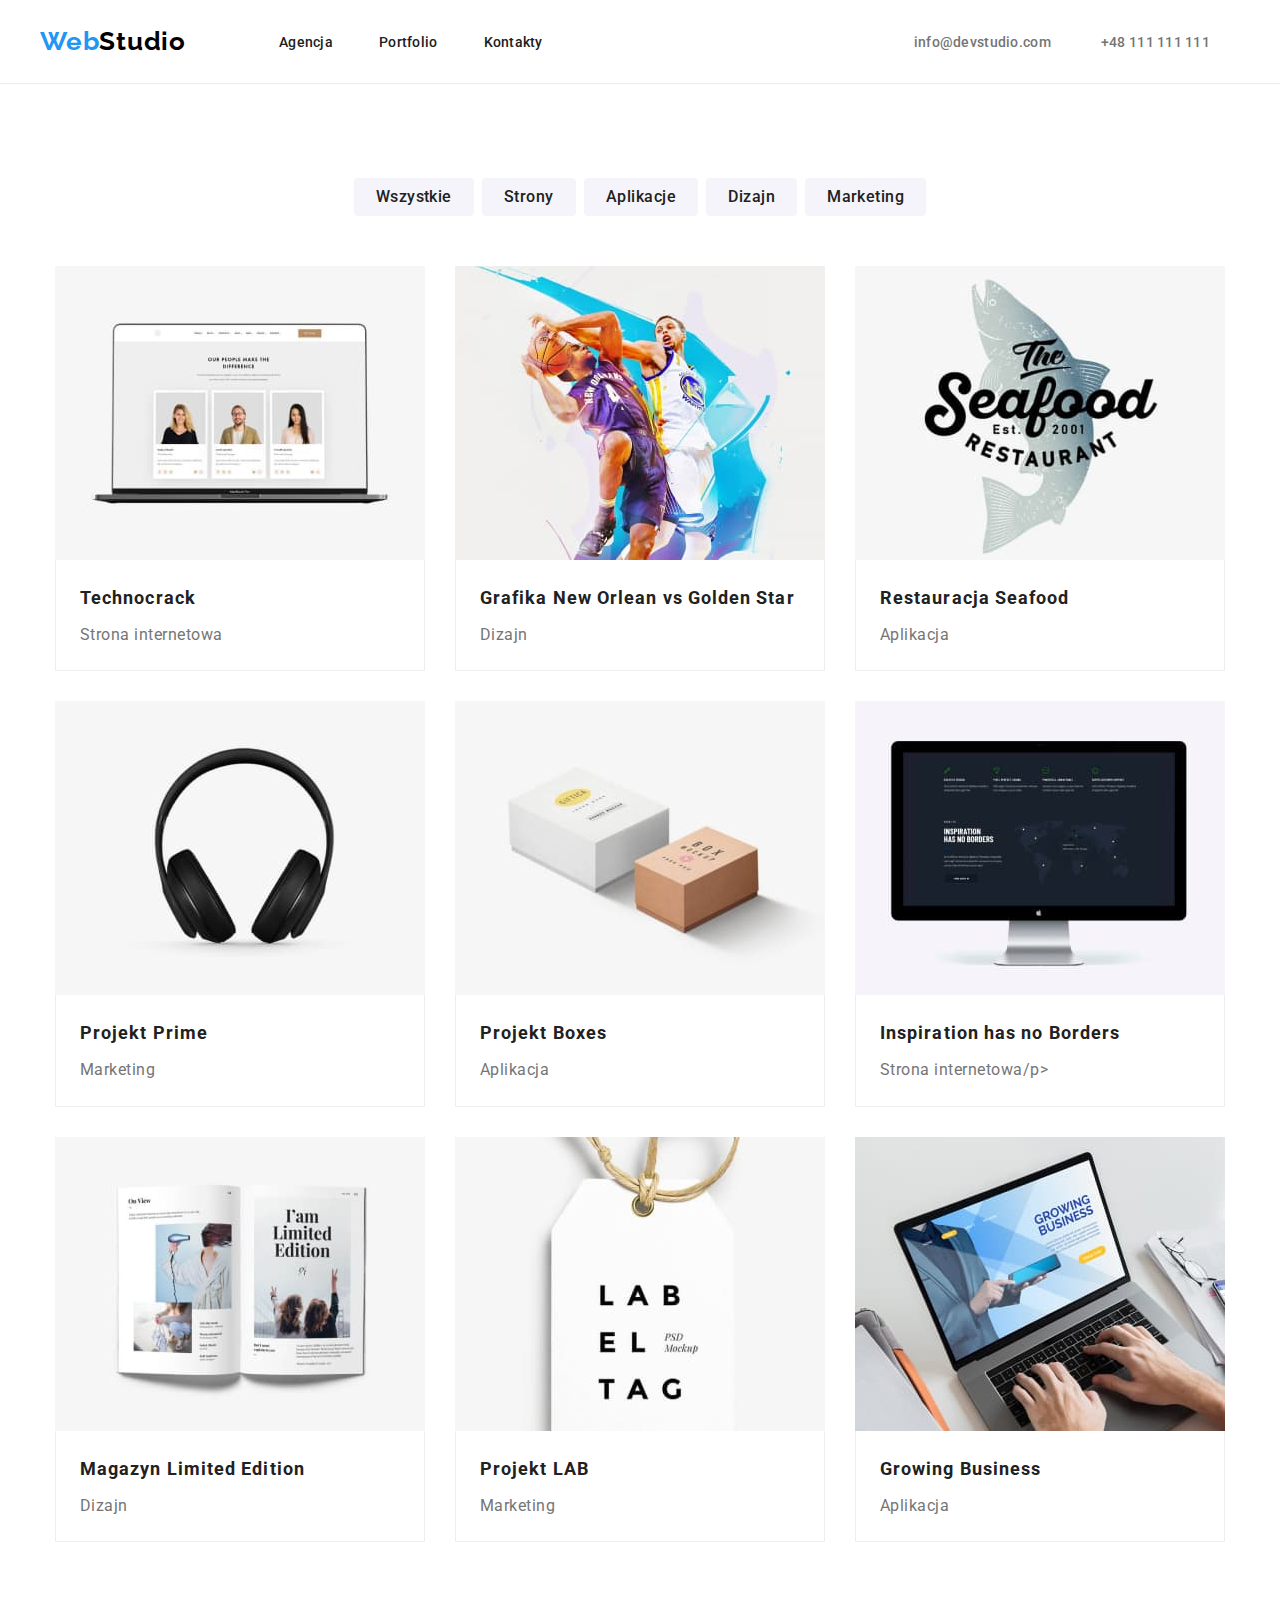
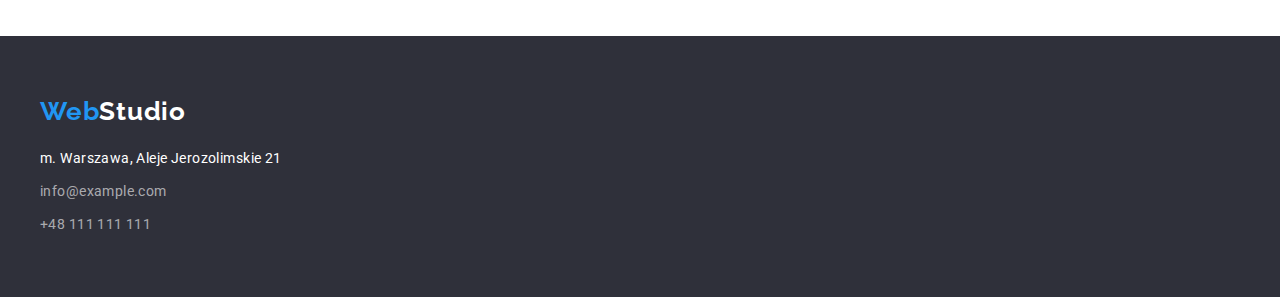
==== commit bfcda881: "rework hw in html and css files" ====
--- a/portfolio.html
+++ b/portfolio.html
@@ -14,164 +14,195 @@
     <link rel="stylesheet" href="./css/styles.css" />
   </head>
   <body>
-    <!-- MAIN MENU -->
-    <header>
-      <a href="./index.html" class="logo">Web<span>Studio</span></a>
-      <nav class="navigation">
-        <ul>
-          <li><a href="./index.html">Agencja</a></li>
-          <li><a href="./portfolio.html">Portfolio</a></li>
-          <li><a href="">Kontakt</a></li>
+    <header class="header">
+      <div class="container header_container">
+        <!-- LOGO HEADER -->
+        <a href="./index.html" class="header_logo"
+          >Web<span class="header_logo_span">Studio</span></a
+        >
+        <!-- MAIN NAVI -->
+        <nav>
+          <ul class="navigation">
+            <li class="navigation_item">
+              <a class="navigation_link" href="./index.html">Agencja</a>
+            </li>
+            <li class="navigation_item">
+              <a class="navigation_link" href="./portfolio.html">Portfolio</a>
+            </li>
+            <li class="navigation_item"><a class="navigation_link" href="#">Kontakty</a></li>
+          </ul>
+        </nav>
+        <!-- HEADER CONTACT -->
+        <ul class="header_contact">
+          <li class="header_contact_item">
+            <a href="mailto:info@devstudio.com" class="header_contact_link">info@devstudio.com</a>
+          </li>
+          <li class="header_contact_item">
+            <a href="tel:+48111111111" class="header_contact_link"> +48 111 111 111 </a>
+          </li>
         </ul>
-      </nav>
-      <ul class="contact">
-        <li><a href="mailto:info@devstudio.com">info@devstudio.com</a></li>
-        <li><a href="tel:+48111111111">+48 111 111 111</a></li>
-      </ul>
+      </div>
     </header>
 
     <main>
-      <!-- FILTERS -->
-      <div class="filters">
-        <ul>
-          <li><button type="button">Wszystkie</button></li>
-          <li><button type="button">Strony</button></li>
-          <li><button type="button">Aplikacje</button></li>
-          <li><button type="button">Dizajn</button></li>
-          <li><button type="button">Marketing</button></li>
-        </ul>
-      </div>
-      <!-- PROJECTS -->
-      <div class="projects">
-        <ul>
-          <li>
-            <figure>
-              <img src="./images/porfolio/technocrack.jpg" alt="project" width="370" height="294" />
-              <figcaption>
-                <h3>Technocrack</h3>
-                <p>Strona internetowa</p>
-              </figcaption>
-            </figure>
-          </li>
-          <li>
-            <figure>
-              <img
-                src="./images/porfolio/new_orlean_vs_golden_star.jpg"
-                alt="project"
-                width="370"
-                height="294"
-              />
-              <figcaption>
-                <h3>Grafika New Orlean vs Golden Star</h3>
-                <p>Dizajn</p>
-              </figcaption>
-            </figure>
-          </li>
-          <li>
-            <figure>
-              <img
-                src="./images/porfolio/reastaurant_seafood.jpg"
-                alt="project"
-                width="370"
-                height="294"
-              />
-              <figcaption>
-                <h3>Restauracja Seafood</h3>
-                <p>Aplikacja</p>
-              </figcaption>
-            </figure>
-          </li>
-          <li>
-            <figure>
-              <img
-                src="./images/porfolio/project_prime.jpg"
-                alt="project"
-                width="370"
-                height="294"
-              />
-              <figcaption>
-                <h3>Projekt Prime</h3>
-                <p>Marketing</p>
-              </figcaption>
-            </figure>
-          </li>
-          <li>
-            <figure>
-              <img
-                src="./images/porfolio/project_boxes.jpg"
-                alt="project"
-                width="370"
-                height="294"
-              />
-              <figcaption>
-                <h3>Projekt Boxes</h3>
-                <p>Aplikacja</p>
-              </figcaption>
-            </figure>
-          </li>
-          <li>
-            <figure>
-              <img
-                src="./images/porfolio/inspiration_has_no_borders.jpg"
-                alt="project"
-                width="370"
-                height="294"
-              />
-              <figcaption>
-                <h3>Inspiration has no Borders</h3>
-                <p>Strona internetowa</p>
-              </figcaption>
-            </figure>
-          </li>
-          <li>
-            <figure>
-              <img
-                src="./images/porfolio/magazine_limited_edition.jpg"
-                alt="project"
-                width="370"
-                height="294"
-              />
-              <figcaption>
-                <h3>Magazyn Limited Edition</h3>
-                <p>Dizajn</p>
-              </figcaption>
-            </figure>
-          </li>
-          <li>
-            <figure>
-              <img src="./images/porfolio/project_lab.jpg" alt="project" width="370" height="294" />
-              <figcaption>
-                <h3>Projekt LAB</h3>
-                <p>Marketing</p>
-              </figcaption>
-            </figure>
-          </li>
-          <li>
-            <figure>
-              <img
-                src="./images/porfolio/growing_business.jpg"
-                alt="project"
-                width="370"
-                height="294"
-              />
-              <figcaption>
-                <h3>Growing Business</h3>
-                <p>Aplikacja</p>
-              </figcaption>
-            </figure>
-          </li>
-        </ul>
-      </div>
+      <section>
+        <!-- FILERS BUTTONS -->
+        <div class="container">
+          <ul class="filter">
+            <li class="filter_item"><button class="filter_button" type="button">Wszystkie</button></li>
+            <li class="filter_item"><button class="filter_button" type="button">Strony</button></li>
+            <li class="filter_item"><button class="filter_button" type="button">Aplikacje</button></li>
+            <li class="filter_item"><button class="filter_button" type="button">Dizajn</button></li>
+            <li class="filter_item"><button class="filter_button" type="button">Marketing</button></li>
+          </ul>
+        </div>
+        <!-- PROJECTS -->
+        <div class="container">
+          <ul class="project">
+            <li class="project_item">
+              <figure>
+                <img
+                  src="./images/porfolio/technocrack.jpg"
+                  alt="project"
+                  width="370"
+                  height="294"
+                />
+                <figcaption class="project_description">
+                  <h3 class="project_name">Technocrack</h3>
+                  <p class="project_kind">Strona internetowa</p>
+                </figcaption>
+              </figure>
+            </li>
+            <li class="project_item">
+              <figure>
+                <img
+                  src="./images/porfolio/new_orlean_vs_golden_star.jpg"
+                  alt="project"
+                  width="370"
+                  height="294"
+                />
+                <figcaption class="project_description">
+                  <h3 class="project_name">Grafika New Orlean vs Golden Star</h3>
+                  <p class="project_kind">Dizajn</p>
+                </figcaption>
+              </figure>
+            </li>
+            <li class="project_item">
+              <figure>
+                <img
+                  src="./images/porfolio/reastaurant_seafood.jpg"
+                  alt="project"
+                  width="370"
+                  height="294"
+                />
+                <figcaption class="project_description">
+                  <h3 class="project_name">Restauracja Seafood</h3>
+                  <p class="project_kind">Aplikacja</p>
+                </figcaption>
+              </figure>
+            </li>
+            <li class="project_item">
+              <figure>
+                <img
+                  src="./images/porfolio/project_prime.jpg"
+                  alt="project"
+                  width="370"
+                  height="294"
+                />
+                <figcaption class="project_description">
+                  <h3 class="project_name">Projekt Prime</h3>
+                  <p class="project_kind">Marketing</p>
+                </figcaption>
+              </figure>
+            </li>
+            <li class="project_item">
+              <figure>
+                <img
+                  src="./images/porfolio/project_boxes.jpg"
+                  alt="project"
+                  width="370"
+                  height="294"
+                />
+                <figcaption class="project_description">
+                  <h3 class="project_name">Projekt Boxes</h3>
+                  <p class="project_kind">Aplikacja</p>
+                </figcaption>
+              </figure>
+            </li>
+            <li class="project_item">
+              <figure>
+                <img
+                  src="./images/porfolio/inspiration_has_no_borders.jpg"
+                  alt="project"
+                  width="370"
+                  height="294"
+                />
+                <figcaption class="project_description">
+                  <h3 class="project_name">Inspiration has no Borders</h3>
+                  <p class="project_kind">Strona internetowa/p></p>
+                </figcaption>
+              </figure>
+            </li>
+            <li class="project_item">
+              <figure>
+                <img
+                  src="./images/porfolio/magazine_limited_edition.jpg"
+                  alt="project"
+                  width="370"
+                  height="294"
+                />
+                <figcaption class="project_description">
+                  <h3 class="project_name">Magazyn Limited Edition</h3>
+                  <p class="project_kind">Dizajn</p>
+                </figcaption>
+              </figure>
+            </li>
+            <li class="project_item">
+              <figure>
+                <img
+                  src="./images/porfolio/project_lab.jpg"
+                  alt="project"
+                  width="370"
+                  height="294"
+                />
+                <figcaption class="project_description">
+                  <h3 class="project_name">Projekt LAB</h3>
+                  <p class="project_kind">Marketing</p>
+                </figcaption>
+              </figure>
+            </li>
+            <li class="project_item">
+              <figure>
+                <img
+                  src="./images/porfolio/growing_business.jpg"
+                  alt="project"
+                  width="370"
+                  height="294"
+                />
+                <figcaption class="project_description">
+                  <h3 class="project_name">Growing Business</h3>
+                  <p class="project_kind">Aplikacja</p>
+                </figcaption>
+              </figure>
+            </li>
+          </ul>
+        </div>
+      </section>
     </main>
 
-    <!-- FOOTER-->
     <footer class="footer">
-      <a href="./index.html" class="logo">Web<span>Studio</span></a>
-      <address>
-        <p>m. Warszawa, Aleje Jerozolimskie 21</p>
-        <a href="mailto:info@example.com">info@example.com</a>
-        <a href="tel:+48111111111">+48 111 111 111</a>
-      </address>
+      <div class="container footer-container">
+        <!-- LOGO FOOTER -->
+        <a href="./index.html" class="footer_logo"
+          >Web<span class="footer_logo_span">Studio</span></a
+        >
+        <!-- ADDRESS FOOTER -->
+        <address class="footer_address">
+          <p>m. Warszawa, Aleje Jerozolimskie 21</p>
+          <a href="mailto:info@example.com" class="footer_link">info@example.com</a>
+          <a href="tel:+48111111111" class="footer_link">+48 111 111 111</a>
+        </address>
+      </div>
     </footer>
   </body>
 </html>
--- a/css/styles.css
+++ b/css/styles.css
@@ -1,346 +1,350 @@
-/* Rooted colours */
-:root {
-  --main-text-color: #212121;
-  --main-hover-color: #2196f3;
-  --main-grey-color: #757575;
-  --main-white-color: #ffffff;
-  --background-color-of-solution: #2f303a;
-  --main-logo-color: #000000;
-  --background-color-of-squad: #f5f4fa;
-  --footer-contact-text: rgba(255, 255, 255, 0.6);
-}
-/* Global styles */
-body {
-  font-family: 'Roboto', sans-serif;
-  color: var(--main-text-color);
-  width: 100%;
-  max-width: 1200px;
-  margin: 0 auto;
-}
-img {
-  display: block;
-}
-button {
-  cursor: pointer;
-}
+/* GLOBAL STYLE */
 * {
   margin: 0;
   padding: 0;
 }
-ul {
+/* BODY STYLE */
+body {
+  font-family: 'Roboto', sans-serif;
+  color: var(--brand-text-color);
+}
+/* ROOTED COLOURS */
+:root {
+  --brand-text-color: #212121;
+  --brand-black-color: rgb(0, 0, 0);
+  --brand-hover-color: #2196f3;
+  --brand-white-color: #ffffff;
+  --brand-grey-color: #757575;
+  --brand-grey-color-opacity: rgba(255, 255, 255, 0.6);
+  --brand-background-color-squad: #f5f4fa;
+  --brand-background-color-solution: #2f303a;
+  --brand-header-line: rgba(236, 236, 236, 1);
+  --brand-border-color: #eeeeee;
+}
+/* LINK GLOBAL STYLE */
+a {
+  text-decoration: none;
+}
+/* UNORDERED LIST GLOBAL STYLE */
+li {
   list-style: none;
 }
-/* Logo */
-.logo {
+/* BUTTON GLOBAL STYLE */
+button {
+  cursor: pointer;
+}
+img {
+  display: block;
+}
+/* HELPFUL CONTAINER */
+.container {
+  width: 1200px;
+  margin: 0 auto;
+}
+/* PAGE LOGO */
+.header_logo {
   font-family: 'Raleway';
   font-style: normal;
   font-weight: 700;
   font-size: 26px;
-  line-height: 1,19;
+  line-height: 1.2;
   /* identical to box height */
-  letter-spacing: 0.03em;
-  color: var(--main-hover-color);
-  text-decoration: none;
+
+  letter-spacing: 0.03em;
+  color: var(--brand-hover-color);
   margin-right: 93px;
 }
-
-.logo > span {
-  color: var(--main-logo-color);
+.header_logo_span {
+  color: var(--brand-black-color);
+}
+.header_container {
+  display: flex;
+  align-items: center;
 }
 .navigation {
-  padding-top: 32px;
-  padding-bottom: 32px;
-}
-
-.navigation > ul > li > a {
+  display: flex;
+  gap: 46px;
+  margin-right: 371px;
+  padding: 32px 0;
+}
+.navigation_link {
   font-family: 'Roboto';
   font-style: normal;
   font-weight: 500;
   font-size: 14px;
-  line-height: 1,14;
+  line-height: 1.1;
   letter-spacing: 0.02em;
-  color: var(--main-text-color);
-  text-decoration: none;
-}
-
-.navigation > ul > li > a:hover,
-.navigation > ul > li > a:focus {
-  color: var(--main-hover-color);
-}
-
-.contact > li > a {
+  color: var(--brand-text-color);
+}
+.navigation_link:is(:hover, :focus) {
+  color: var(--brand-hover-color);
+}
+.header_contact {
+  display: flex;
+  gap: 50px;
+}
+.header_contact_link {
   font-family: 'Roboto';
   font-style: normal;
   font-weight: 500;
   font-size: 14px;
-  line-height: 1,14;
+  line-height: 1.1;
   letter-spacing: 0.02em;
-  text-decoration: none;
-  color: var(--main-grey-color);
-}
-
-.contact > li > a:hover,
-.contact > li > a:focus {
-  color: var(--main-hover-color);
-}
-
+  color: var(--brand-grey-color);
+}
+.header_contact_link:is(:hover, :focus) {
+  color: var(--brand-hover-color);
+}
 header {
-  display: flex;
-  align-items: center;
-  justify-content: center;
-  border-bottom: 1px solid rgba(236, 236, 236, 1);
-}
-
-header > .navigation > ul {
-  display: flex;
-  gap: 46px;
-}
-
-.contact {
-  display: flex;
-  gap: 50px;
-  margin-left: 371px;
-}
-
+  border-bottom: 1px solid var(--brand-header-line);
+}
 .solution {
-  background-color: var(--background-color-of-solution);
-  color: var(--main-white-color);
+  background-color: var(--brand-background-color-solution);
+}
+.solution_container {
   display: flex;
   flex-direction: column;
   align-items: center;
-}
-.solution > h1 {
+  gap: 30px;
+}
+.solution_title {
+  color: var(--brand-white-color);
   font-family: 'Roboto';
   font-style: normal;
   font-weight: 900;
   font-size: 44px;
-  line-height: 1,36;
+  line-height: 1.4;
   /* or 136% */
 
   text-align: center;
   letter-spacing: 0.06em;
   text-transform: uppercase;
+  margin-top: 200px;
   width: 696px;
-  margin-top: 200px;
-  margin-bottom: 30px;
-}
-
-.solution > button {
-  color: var(--main-white-color);
-  background-color: var(--main-hover-color);
+}
+.solution_button {
+  background-color: var(--brand-hover-color);
+  color: var(--brand-white-color);
+  box-shadow: 0px 4px 4px rgba(0, 0, 0, 0.15);
+  border-radius: 4px;
   border: none;
-  border-radius: 4px;
-  box-shadow: 0px 4px 4px rgba(0, 0, 0, 0.15);
-  width: 200px;
-  height: 50px;
+  font-family: 'Roboto';
+  font-style: normal;
+  font-weight: 700;
+  font-size: 16px;
+  line-height: 1.9;
+  /* identical to box height, or 188% */
+
+  display: flex;
+  align-items: center;
+  text-align: center;
+  letter-spacing: 0.06em;
+  padding: 10px 41px 10px 42px;
   margin-bottom: 200px;
-  font-family: 'Roboto';
-  font-style: normal;
-  font-weight: 700;
-  font-size: 16px;
-  line-height: 1,88;
-  /* identical to box height, or 188% */
-  letter-spacing: 0.06em;
-}
-.adventages > ul {
-  display: flex;
-  gap: 30px;
+}
+.advantages_list {
+  display: flex;
+  gap: 30px;
+  margin-top: 94px;
+  margin-bottom: 94px;
+  justify-content: center;
+}
+.advantages_item {
+  width: 270px;
+}
+.advantages_title {
+  font-family: 'Roboto';
+  font-style: normal;
+  font-weight: 700;
+  font-size: 14px;
+  line-height: 1.1;
+  letter-spacing: 0.03em;
+  text-transform: uppercase;
+  color: var(--brand-text-color);
+  margin-bottom: 10px;
+}
+.advatages_describtion {
+  font-family: 'Roboto';
+  font-style: normal;
+  font-weight: 400;
+  font-size: 14px;
+  line-height: 1.7;
+  /* or 171% */
+
+  letter-spacing: 0.03em;
+  color: var(--brand-grey-color);
+}
+.our_job_title {
+  font-family: 'Roboto';
+  font-style: normal;
+  font-weight: 700;
+  font-size: 36px;
+  line-height: 1.7;
+  text-align: center;
+  letter-spacing: 0.03em;
+  color: var(--brand-text-color);
+  margin-bottom: 50px;
+}
+.our_job_list {
+  display: flex;
+  gap: 30px;
+  justify-content: center;
+  padding-bottom: 94px;
+}
+.our_squad {
+  background-color: var(--brand-background-color-squad);
+}
+.our_squad_title {
+  font-family: 'Roboto';
+  font-style: normal;
+  font-weight: 700;
+  font-size: 36px;
+  line-height: 1.7;
+  text-align: center;
+  letter-spacing: 0.03em;
+  color: var(--brand-text-color);
   padding-top: 94px;
+  margin-bottom: 50px;
+}
+.our_squad_list {
+  display: flex;
+  gap: 30px;
+  justify-content: center;
   padding-bottom: 94px;
-  align-items: center;
-  justify-content: center;
-}
-.adventages > ul > li > h3 {
-  font-family: 'Roboto';
-  font-style: normal;
-  font-weight: 700;
-  font-size: 14px;
-  line-height: 1,14;
-  letter-spacing: 0.03em;
-  text-transform: uppercase;
-  color: var(--main-text-color);
-}
-
-.adventages > ul > li > p {
-  font-family: 'Roboto';
-  font-style: normal;
-  font-weight: 400;
-  font-size: 14px;
-  line-height: 1,71;
-  /* or 171% */
-
-  letter-spacing: 0.03em;
-
-  color: var(--main-grey-color);
-}
-.our-job > h2 {
-  font-family: 'Roboto';
-  font-style: normal;
-  font-weight: 700;
-  font-size: 36px;
-  line-height: 1,17;
-  text-align: center;
-  letter-spacing: 0.03em;
-  color: var(--main-text-color);
-  padding-bottom: 50px;
-}
-
-.our-job > ul {
-  display: flex;
-  justify-content: space-around;
-}
-.our-job {
-  padding-bottom: 94px;
-}
-
-.our-squad {
-  background-color: var(--background-color-of-squad);
-}
-.our-squad > h2 {
-  font-family: 'Roboto';
-  font-style: normal;
-  font-weight: 700;
-  font-size: 36px;
-  line-height: 1,17;
-  text-align: center;
-  letter-spacing: 0.03em;
-  padding-top: 94px;
-  padding-bottom: 50px;
-  color: var(--main-text-color);
-}
-.our-squad > ul {
-  display: flex;
-  justify-content: space-around;
-  padding-bottom: 94px;
-}
-.our-squad > ul > li {
-  background-color: var(--main-white-color);
+}
+.our_squad_item {
+  background-color: var(--brand-white-color);
   box-shadow: 0px 1px 3px rgba(0, 0, 0, 0.12), 0px 1px 1px rgba(0, 0, 0, 0.14),
     0px 2px 1px rgba(0, 0, 0, 0.2);
   border-radius: 0px 0px 4px 4px;
 }
-.our-squad > ul > li > figure > figcaption > h3 {
+.our_squad_name {
   font-family: 'Roboto';
   font-style: normal;
   font-weight: 500;
   font-size: 16px;
-  line-height: 1,19;
+  line-height: 1.9;
   /* identical to box height */
 
   text-align: center;
   letter-spacing: 0.03em;
-
-  color: var(--main-text-color);
-  margin-top: 30px;
-  margin-bottom: 10px;
-}
-.our-squad > ul > li > figure > figcaption > p {
-  font-family: 'Roboto';
-  font-style: normal;
-  font-weight: 400;
-  font-size: 16px;
-  line-height: 1,19;
+  color: var(--brand-text-color);
+  padding-top: 30px;
+}
+.our_squad_rank {
+  font-family: 'Roboto';
+  font-style: normal;
+  font-weight: 400;
+  font-size: 16px;
+  line-height: 1.9;
   /* identical to box height */
 
   text-align: center;
   letter-spacing: 0.03em;
-  color: var(--main-grey-color);
-  margin-bottom: 30px;
+  color: var(--brand-grey-color);
+  padding-bottom: 30px;
 }
 .footer {
-  background-color: var(--background-color-of-solution);
-  display: flex;
-  flex-direction: column;
-  align-items: flex-start;
-  justify-content: center;
-  padding-left: 15px;
-}
-.footer > .logo {
+  background-color: var(--brand-background-color-solution);
+}
+.footer-container {
   padding-top: 60px;
-  padding-bottom: 20px;
-}
-.footer > .logo > span {
-  color: var(--main-white-color);
-}
-.footer > address {
-  font-family: 'Roboto';
-  font-style: normal;
-  font-weight: 400;
-  font-size: 14px;
-  line-height: 1,71;
+  padding-bottom: 60px;
+}
+.footer_logo {
+  font-family: 'Raleway';
+  font-style: normal;
+  font-weight: 700;
+  font-size: 26px;
+  line-height: 1.2;
+  /* identical to box height */
+
+  letter-spacing: 0.03em;
+
+  color: var(--brand-hover-color);
+}
+.footer_logo_span {
+  color: var(--brand-white-color);
+}
+.footer_address {
+  font-family: 'Roboto';
+  font-style: normal;
+  font-weight: 400;
+  font-size: 14px;
+  line-height: 1.7;
   /* or 171% */
 
   letter-spacing: 0.03em;
-  color: var(--main-white-color);
+
+  color: var(--brand-white-color);
+  margin-top: 20px;
   display: flex;
   flex-direction: column;
   gap: 9px;
-  padding-bottom: 60px;
-}
-.footer > address > a {
-  font-family: 'Roboto';
-  font-style: normal;
-  font-weight: 400;
-  font-size: 14px;
-  line-height: 1,71;
+}
+.footer_link {
+  font-family: 'Roboto';
+  font-style: normal;
+  font-weight: 400;
+  font-size: 14px;
+  line-height: 1.7;
   /* or 171% */
 
   letter-spacing: 0.03em;
-  text-decoration: none;
-  color: var(--footer-contact-text);
-}
-.footer > address > a[href='mailto:info@example.com'] {
-  text-decoration-line: underline;
-}
-
-.filters > ul {
+
+  color: var(--brand-grey-color-opacity);
+}
+.filter {
   display: flex;
   justify-content: center;
   gap: 8px;
   margin-top: 94px;
-}
-.filters > ul > li > button {
-  padding: 6px 22px 6px 22px;
+  margin-bottom: 50px;
+}
+.filter_button {
+  background-color: var(--brand-background-color-squad);
+  border: none;
+  border-radius: 4px;
   font-family: 'Roboto';
   font-style: normal;
   font-weight: 500;
   font-size: 16px;
-  line-height: 1,6;
+  line-height: 26px;
   /* identical to box height, or 162% */
 
   text-align: center;
   letter-spacing: 0.03em;
-  border: none;
-  background-color: var(--background-color-of-squad);
-  border-radius: 4px;
-}
-.filters > ul > li > button:hover {
-  background-color: var(--main-hover-color);
-  color: var(--main-white-color);
+
+  color: var(--brand-text-color);
+  padding: 6px 22px;
+}
+.filter_button:is(:hover, :focus) {
+  background: var(--brand-hover-color);
+  /* shadow-middle */
+
   box-shadow: 0px 3px 1px rgba(0, 0, 0, 0.1), 0px 1px 2px rgba(0, 0, 0, 0.08),
     0px 2px 2px rgba(0, 0, 0, 0.12);
-}
-.filters {
-  margin-bottom: 34px;
-}
-.projects > ul {
+  border-radius: 4px;
+  color: var(--brand-white-color);
+}
+.project {
   display: flex;
   flex-wrap: wrap;
   gap: 30px;
   justify-content: center;
   align-items: center;
-}
-.projects > ul > li > figure > figcaption {
-  border-bottom: 1px solid rgba(236, 236, 236, 1);
-  border-right: 1px solid rgba(236, 236, 236, 1);
-  border-left: 1px solid rgba(236, 236, 236, 1);
+  margin-bottom: 94px;
+}
+.project_description {
+  border-right: 1px solid var(--brand-border-color);
+  border-left: 1px solid var(--brand-border-color);
+  border-bottom: 1px solid var(--brand-border-color);
+  display: flex;
+  flex-direction: column;
+  gap: 4px;
   padding: 20px 24px;
 }
-.projects {
-  margin-top: 34px;
-  margin-bottom: 94px;
-}
-.projects > ul > li > figure > figcaption > h3 {
+.project_name {
   font-family: 'Roboto';
   font-style: normal;
   font-weight: 700;
@@ -349,16 +353,18 @@
   /* identical to box height, or 200% */
 
   letter-spacing: 0.06em;
-}
-.projects > ul > li > figure > figcaption > p {
-  font-family: 'Roboto';
-  font-style: normal;
-  font-weight: 400;
-  font-size: 16px;
-  line-height: 1,88;
+
+  color: var(--brand-text-color);
+}
+.project_kind {
+  font-family: 'Roboto';
+  font-style: normal;
+  font-weight: 400;
+  font-size: 16px;
+  line-height: 1.9;
   /* identical to box height, or 188% */
 
   letter-spacing: 0.03em;
 
-  color: var(--main-grey-color);
-}
+  color: var(--brand-grey-color);
+}
